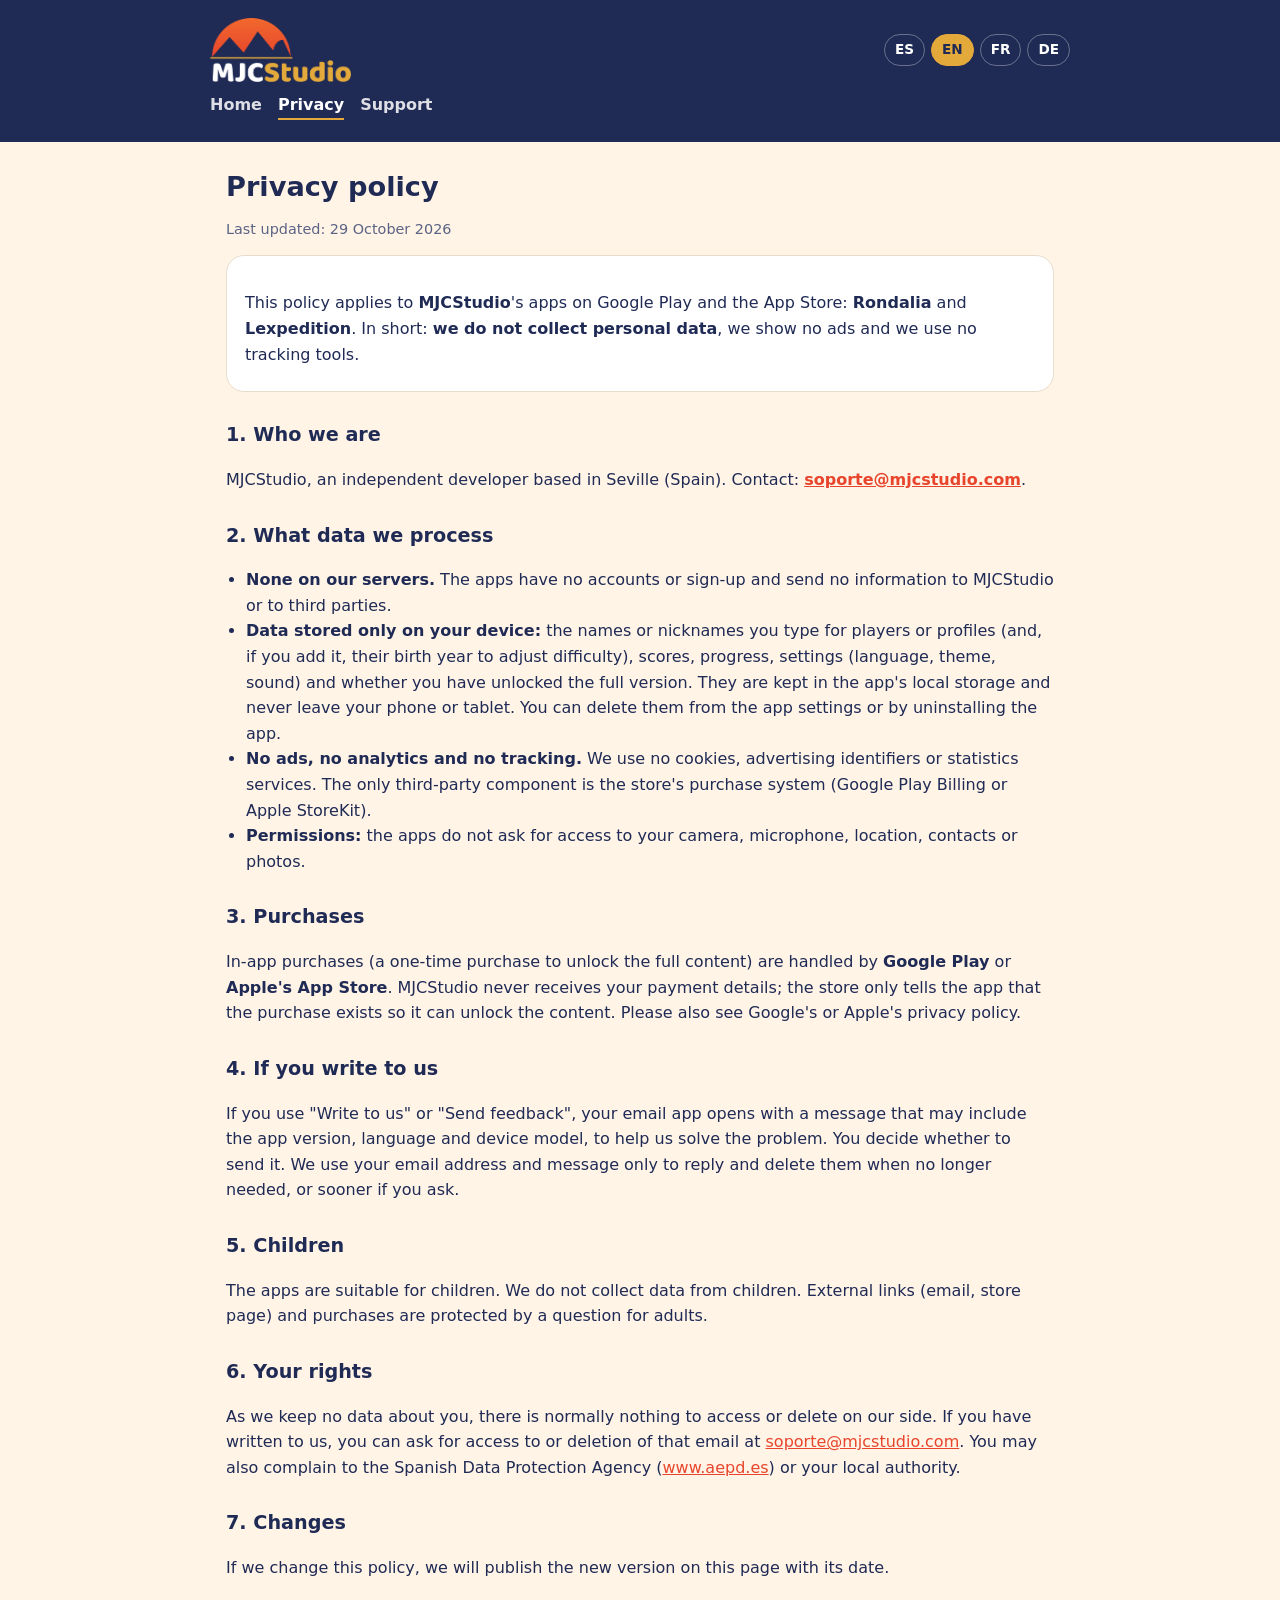
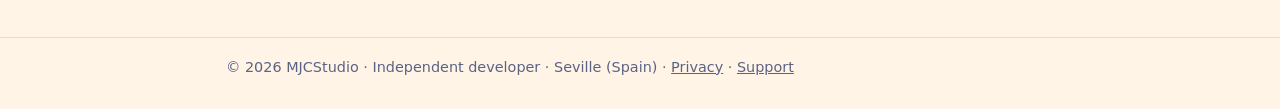
==== docs/privacidad/index.html @ 60006091 "Web de MJCStudio con capturas de Rondalia 4.5 y Lexpedition 8.5 Co-Authored-By: Claude Opus 5.5 <nor" ====
<!doctype html>
<html lang="es" data-lang="es">
<head>
<meta charset="utf-8">
<meta name="viewport" content="width=device-width,initial-scale=1">
<title>Política de privacidad · MJCStudio</title>
<meta name="t-es" content="Política de privacidad · MJCStudio"><meta name="t-en" content="Privacy policy · MJCStudio"><meta name="t-fr" content="Politique de confidentialité · MJCStudio"><meta name="t-de" content="Datenschutzerklärung · MJCStudio">
<meta name="description" content="MJCStudio: Rondalia (juegos en grupo) y Lexpedition (vocabulario para exámenes de idiomas).">
<link rel="icon" href="../favicon.png">
<link rel="apple-touch-icon" href="../img/apple-touch-icon.png">
<link rel="stylesheet" href="../site.css">
</head>
<body>
<header><div class="wrap" style="max-width:860px;margin:0 auto">
<a class="logo" href="../"><img src="../img/mjcstudio.png" alt="MJCStudio" height="64"></a>
<nav class="langs" aria-label="Idioma / Language"><button data-set="es">ES</button><button data-set="en">EN</button><button data-set="fr">FR</button><button data-set="de">DE</button></nav>
</div><div class="wrap" style="max-width:860px;margin:0 auto;padding:0"><nav class="menu"><a href="../"><span data-l="es">Inicio</span><span data-l="en">Home</span><span data-l="fr">Accueil</span><span data-l="de">Start</span></a><a href="../privacidad/" class=on><span data-l="es">Privacidad</span><span data-l="en">Privacy</span><span data-l="fr">Confidentialité</span><span data-l="de">Datenschutz</span></a><a href="../soporte/"><span data-l="es">Soporte</span><span data-l="en">Support</span><span data-l="fr">Assistance</span><span data-l="de">Support</span></a></nav></div></header>
<main><div class="wrap">
<div data-l="es" lang="es"><h1>Política de privacidad</h1>
<p class="updated">Última actualización: 29 de octubre de 2026</p>
<div class="box"><p>Esta política se aplica a las apps de <strong>MJCStudio</strong> en Google Play y App Store: <strong>Rondalia</strong> y <strong>Lexpedition</strong>. En pocas palabras: <strong>no recogemos datos personales</strong>, no mostramos anuncios y no usamos herramientas de seguimiento.</p></div>
<h2>1. Responsable</h2>
<p>MJCStudio, desarrollador independiente con sede en Sevilla (España). Contacto: <a class="mail" href="mailto:soporte@mjcstudio.com">soporte@mjcstudio.com</a>.</p>
<h2>2. Qué datos tratamos</h2>
<ul>
<li><strong>Ninguno en nuestros servidores.</strong> Las apps no tienen cuentas ni registro y no envían información a MJCStudio ni a terceros.</li>
<li><strong>Datos guardados solo en tu dispositivo:</strong> los nombres o apodos que escribas para los jugadores o perfiles (y, si lo indicas, su año de nacimiento para ajustar la dificultad), puntuaciones, progreso, ajustes (idioma, tema, sonido) y si has desbloqueado la versión completa. Se guardan en la memoria local de la app y nunca salen del móvil o tableta. Puedes borrarlos desde los ajustes de la app o desinstalándola.</li>
<li><strong>Sin publicidad, sin analítica y sin seguimiento.</strong> No usamos cookies, identificadores publicitarios ni servicios de estadísticas. El único componente de terceros es el sistema de compras de la tienda (Google Play Billing o StoreKit de Apple).</li>
<li><strong>Permisos:</strong> las apps no piden acceso a la cámara, el micrófono, la ubicación, los contactos ni las fotos.</li>
</ul>
<h2>3. Compras</h2>
<p>Las compras dentro de la app (compra única para desbloquear el contenido completo) las gestionan <strong>Google Play</strong> o el <strong>App Store de Apple</strong>. MJCStudio no recibe tus datos de pago; la tienda solo confirma a la app que la compra existe para desbloquear el contenido. Consulta también la política de privacidad de Google o Apple.</p>
<h2>4. Si nos escribes</h2>
<p>Si usas «Escríbenos» o «Enviar comentarios», se abre tu aplicación de correo con un mensaje que puede incluir la versión de la app, el idioma y el modelo del dispositivo, para ayudarnos a resolver el problema. Tú decides si lo envías. Usamos tu dirección de correo y tu mensaje solo para responderte y los borramos cuando ya no son necesarios, o antes si nos lo pides.</p>
<h2>5. Menores</h2>
<p>Las apps son aptas para menores. No recogemos datos de niños. Los enlaces externos (correo, ficha de la tienda) y las compras están protegidos por una pregunta para adultos.</p>
<h2>6. Tus derechos</h2>
<p>Como no guardamos datos tuyos, normalmente no hay nada que consultar ni borrar en nuestro lado. Si nos has escrito, puedes pedir el acceso o la eliminación de ese correo en <a href="mailto:soporte@mjcstudio.com">soporte@mjcstudio.com</a>. También puedes reclamar ante la Agencia Española de Protección de Datos (<a href="https://www.aepd.es">www.aepd.es</a>).</p>
<h2>7. Cambios</h2>
<p>Si cambiamos esta política, publicaremos la nueva versión en esta página con su fecha.</p></div><div data-l="en" lang="en"><h1>Privacy policy</h1>
<p class="updated">Last updated: 29 October 2026</p>
<div class="box"><p>This policy applies to <strong>MJCStudio</strong>'s apps on Google Play and the App Store: <strong>Rondalia</strong> and <strong>Lexpedition</strong>. In short: <strong>we do not collect personal data</strong>, we show no ads and we use no tracking tools.</p></div>
<h2>1. Who we are</h2>
<p>MJCStudio, an independent developer based in Seville (Spain). Contact: <a class="mail" href="mailto:soporte@mjcstudio.com">soporte@mjcstudio.com</a>.</p>
<h2>2. What data we process</h2>
<ul>
<li><strong>None on our servers.</strong> The apps have no accounts or sign-up and send no information to MJCStudio or to third parties.</li>
<li><strong>Data stored only on your device:</strong> the names or nicknames you type for players or profiles (and, if you add it, their birth year to adjust difficulty), scores, progress, settings (language, theme, sound) and whether you have unlocked the full version. They are kept in the app's local storage and never leave your phone or tablet. You can delete them from the app settings or by uninstalling the app.</li>
<li><strong>No ads, no analytics and no tracking.</strong> We use no cookies, advertising identifiers or statistics services. The only third-party component is the store's purchase system (Google Play Billing or Apple StoreKit).</li>
<li><strong>Permissions:</strong> the apps do not ask for access to your camera, microphone, location, contacts or photos.</li>
</ul>
<h2>3. Purchases</h2>
<p>In-app purchases (a one-time purchase to unlock the full content) are handled by <strong>Google Play</strong> or <strong>Apple's App Store</strong>. MJCStudio never receives your payment details; the store only tells the app that the purchase exists so it can unlock the content. Please also see Google's or Apple's privacy policy.</p>
<h2>4. If you write to us</h2>
<p>If you use "Write to us" or "Send feedback", your email app opens with a message that may include the app version, language and device model, to help us solve the problem. You decide whether to send it. We use your email address and message only to reply and delete them when no longer needed, or sooner if you ask.</p>
<h2>5. Children</h2>
<p>The apps are suitable for children. We do not collect data from children. External links (email, store page) and purchases are protected by a question for adults.</p>
<h2>6. Your rights</h2>
<p>As we keep no data about you, there is normally nothing to access or delete on our side. If you have written to us, you can ask for access to or deletion of that email at <a href="mailto:soporte@mjcstudio.com">soporte@mjcstudio.com</a>. You may also complain to the Spanish Data Protection Agency (<a href="https://www.aepd.es">www.aepd.es</a>) or your local authority.</p>
<h2>7. Changes</h2>
<p>If we change this policy, we will publish the new version on this page with its date.</p></div><div data-l="fr" lang="fr"><h1>Politique de confidentialité</h1>
<p class="updated">Dernière mise à jour : 29 octobre 2026</p>
<div class="box"><p>Cette politique s'applique aux applis de <strong>MJCStudio</strong> sur Google Play et l'App Store : <strong>Rondalia</strong> et <strong>Lexpedition</strong>. En bref : <strong>nous ne collectons aucune donnée personnelle</strong>, nous n'affichons pas de publicité et n'utilisons aucun outil de suivi.</p></div>
<h2>1. Responsable</h2>
<p>MJCStudio, développeur indépendant basé à Séville (Espagne). Contact : <a class="mail" href="mailto:soporte@mjcstudio.com">soporte@mjcstudio.com</a>.</p>
<h2>2. Données traitées</h2>
<ul>
<li><strong>Aucune sur nos serveurs.</strong> Les applis n'ont ni compte ni inscription et n'envoient aucune information à MJCStudio ni à des tiers.</li>
<li><strong>Données enregistrées uniquement sur ton appareil :</strong> les noms ou pseudos saisis pour les joueurs ou profils (et, si tu l'indiques, leur année de naissance pour adapter la difficulté), les scores, la progression, les réglages (langue, thème, son) et le déblocage éventuel de la version complète. Ils restent dans le stockage local de l'appli et ne quittent jamais ton téléphone ou ta tablette. Tu peux les effacer depuis les réglages de l'appli ou en la désinstallant.</li>
<li><strong>Ni publicité, ni statistiques, ni suivi.</strong> Pas de cookies, d'identifiants publicitaires ni de services d'analyse. Le seul composant tiers est le système d'achat de la boutique (Google Play Billing ou StoreKit d'Apple).</li>
<li><strong>Autorisations :</strong> les applis ne demandent pas l'accès à l'appareil photo, au micro, à la localisation, aux contacts ni aux photos.</li>
</ul>
<h2>3. Achats</h2>
<p>Les achats intégrés (achat unique pour débloquer tout le contenu) sont gérés par <strong>Google Play</strong> ou l'<strong>App Store d'Apple</strong>. MJCStudio ne reçoit jamais tes données de paiement ; la boutique indique seulement à l'appli que l'achat existe afin de débloquer le contenu. Consulte aussi la politique de confidentialité de Google ou d'Apple.</p>
<h2>4. Si tu nous écris</h2>
<p>Avec « Écris-nous » ou « Envoyer un avis », ton appli de messagerie s'ouvre avec un message pouvant contenir la version de l'appli, la langue et le modèle de l'appareil, pour nous aider à résoudre le problème. Tu choisis de l'envoyer ou non. Nous utilisons ton adresse e-mail et ton message uniquement pour te répondre et les supprimons quand ils ne sont plus nécessaires, ou avant si tu le demandes.</p>
<h2>5. Enfants</h2>
<p>Les applis conviennent aux enfants. Nous ne collectons aucune donnée sur les enfants. Les liens externes (e-mail, page de la boutique) et les achats sont protégés par une question réservée aux adultes.</p>
<h2>6. Tes droits</h2>
<p>Comme nous ne conservons aucune donnée te concernant, il n'y a en général rien à consulter ni à effacer de notre côté. Si tu nous as écrit, tu peux demander l'accès à cet e-mail ou sa suppression à <a href="mailto:soporte@mjcstudio.com">soporte@mjcstudio.com</a>. Tu peux aussi saisir l'autorité espagnole de protection des données (<a href="https://www.aepd.es">www.aepd.es</a>) ou la CNIL.</p>
<h2>7. Modifications</h2>
<p>Si nous modifions cette politique, nous publierons la nouvelle version sur cette page avec sa date.</p></div><div data-l="de" lang="de"><h1>Datenschutzerklärung</h1>
<p class="updated">Letzte Aktualisierung: 29. Oktober 2026</p>
<div class="box"><p>Diese Erklärung gilt für die Apps von <strong>MJCStudio</strong> bei Google Play und im App Store: <strong>Rondalia</strong> und <strong>Lexpedition</strong>. Kurz gesagt: <strong>Wir erheben keine personenbezogenen Daten</strong>, zeigen keine Werbung und nutzen keine Tracking-Tools.</p></div>
<h2>1. Verantwortlicher</h2>
<p>MJCStudio, unabhängiger Entwickler mit Sitz in Sevilla (Spanien). Kontakt: <a class="mail" href="mailto:soporte@mjcstudio.com">soporte@mjcstudio.com</a>.</p>
<h2>2. Welche Daten verarbeitet werden</h2>
<ul>
<li><strong>Keine auf unseren Servern.</strong> Die Apps haben kein Konto und keine Anmeldung und senden keine Informationen an MJCStudio oder Dritte.</li>
<li><strong>Nur auf deinem Gerät gespeicherte Daten:</strong> die Namen oder Spitznamen, die du für Spieler oder Profile eingibst (und, falls angegeben, ihr Geburtsjahr für den Schwierigkeitsgrad), Punkte, Fortschritt, Einstellungen (Sprache, Design, Ton) und ob du die Vollversion freigeschaltet hast. Sie liegen im lokalen Speicher der App und verlassen dein Handy oder Tablet nie. Du kannst sie in den Einstellungen der App oder durch Deinstallieren löschen.</li>
<li><strong>Keine Werbung, keine Analyse und kein Tracking.</strong> Keine Cookies, keine Werbe-IDs und keine Statistikdienste. Einziger Drittanbieter-Baustein ist das Kaufsystem des Stores (Google Play Billing oder StoreKit von Apple).</li>
<li><strong>Berechtigungen:</strong> Die Apps fragen nicht nach Zugriff auf Kamera, Mikrofon, Standort, Kontakte oder Fotos.</li>
</ul>
<h2>3. Käufe</h2>
<p>In-App-Käufe (ein Einmalkauf zum Freischalten aller Inhalte) werden von <strong>Google Play</strong> oder dem <strong>App Store von Apple</strong> abgewickelt. MJCStudio erhält niemals deine Zahlungsdaten; der Store teilt der App nur mit, dass der Kauf besteht, damit die Inhalte freigeschaltet werden. Bitte beachte auch die Datenschutzerklärung von Google bzw. Apple.</p>
<h2>4. Wenn du uns schreibst</h2>
<p>Über „Schreib uns“ oder „Feedback senden“ öffnet sich deine E-Mail-App mit einer Nachricht, die App-Version, Sprache und Gerätemodell enthalten kann, damit wir das Problem lösen können. Du entscheidest, ob du sie sendest. Deine E-Mail-Adresse und Nachricht nutzen wir nur für die Antwort und löschen sie, wenn sie nicht mehr gebraucht werden, oder früher auf Wunsch.</p>
<h2>5. Kinder</h2>
<p>Die Apps sind für Kinder geeignet. Wir erheben keine Daten von Kindern. Externe Links (E-Mail, Store-Seite) und Käufe sind durch eine Frage für Erwachsene geschützt.</p>
<h2>6. Deine Rechte</h2>
<p>Da wir keine Daten über dich speichern, gibt es bei uns normalerweise nichts einzusehen oder zu löschen. Wenn du uns geschrieben hast, kannst du Auskunft über diese E-Mail oder ihre Löschung unter <a href="mailto:soporte@mjcstudio.com">soporte@mjcstudio.com</a> verlangen. Du kannst dich auch bei der spanischen Datenschutzbehörde (<a href="https://www.aepd.es">www.aepd.es</a>) oder deiner örtlichen Aufsichtsbehörde beschweren.</p>
<h2>7. Änderungen</h2>
<p>Wenn wir diese Erklärung ändern, veröffentlichen wir die neue Fassung mit Datum auf dieser Seite.</p></div>
</div></main>
<footer><div class="wrap"><span data-l="es" lang="es">© 2026 MJCStudio · Desarrollador independiente · Sevilla (España)</span><span data-l="en" lang="en">© 2026 MJCStudio · Independent developer · Seville (Spain)</span><span data-l="fr" lang="fr">© 2026 MJCStudio · Développeur indépendant · Séville (Espagne)</span><span data-l="de" lang="de">© 2026 MJCStudio · Unabhängiger Entwickler · Sevilla (Spanien)</span> · <a href="../privacidad/"><span data-l="es">Privacidad</span><span data-l="en">Privacy</span><span data-l="fr">Confidentialité</span><span data-l="de">Datenschutz</span></a> · <a href="../soporte/"><span data-l="es">Soporte</span><span data-l="en">Support</span><span data-l="fr">Assistance</span><span data-l="de">Support</span></a></div></footer>
<script src="../lang.js"></script>
</body>
</html>
---- docs/site.css ----
:root{--navy:#1F2A55;--navy2:#172042;--gold:#E3A93B;--orange:#F2692E;--red:#E8452C;--cream:#FFF4E6;--ink:#1F2A55;--muted:#5b6385;--card:#ffffff;--line:#e8dccb;color-scheme:light}
*{box-sizing:border-box}
html{-webkit-text-size-adjust:100%}
body{margin:0;background:var(--cream);color:var(--ink);font:16px/1.6 system-ui,-apple-system,"Segoe UI",Roboto,Ubuntu,sans-serif}
a{color:var(--red)}
header{background:var(--navy);color:#fff;padding:18px 16px 22px}
.wrap{max-width:860px;margin:0 auto;padding:0 16px}
header .wrap{display:flex;align-items:center;justify-content:space-between;gap:12px;flex-wrap:wrap;padding:0}
.logo img{height:64px;width:auto;display:block}
nav.langs{display:flex;gap:6px}
nav.langs button{font:inherit;font-size:.85rem;font-weight:700;border:1.5px solid #ffffff55;background:transparent;color:#fff;border-radius:999px;padding:4px 10px;cursor:pointer}
nav.langs button[aria-pressed=true]{background:var(--gold);border-color:var(--gold);color:var(--navy)}
nav.menu{display:flex;gap:16px;margin-top:10px;flex-wrap:wrap}
nav.menu a{color:#fff;text-decoration:none;font-weight:600;opacity:.85}
nav.menu a.on{opacity:1;border-bottom:2px solid var(--gold)}
main{padding:28px 0 40px}
h1{font-size:1.7rem;line-height:1.25;margin:0 0 8px}
h2{font-size:1.2rem;margin:28px 0 8px}
.lead{color:var(--muted);font-size:1.05rem;margin:0 0 22px}
.apps{display:grid;grid-template-columns:1fr;gap:14px}
@media(min-width:640px){.apps{grid-template-columns:1fr 1fr}}
.app{background:var(--card);border:1px solid var(--line);border-radius:18px;padding:18px;display:flex;gap:14px;align-items:flex-start}
.app img{width:64px;height:64px;border-radius:16px;flex:0 0 64px}
.app h3{margin:0 0 4px;font-size:1.15rem}
.app p{margin:0 0 8px;color:var(--muted)}
.tag{display:inline-block;font-size:.78rem;font-weight:700;background:#fde9d6;color:#9a3b10;border-radius:999px;padding:2px 10px}
.box{background:var(--card);border:1px solid var(--line);border-radius:18px;padding:18px 18px 8px;margin:14px 0}
.box h2:first-child{margin-top:0}
.mail{font-weight:700;overflow-wrap:anywhere}
ul{padding-left:20px}
footer{border-top:1px solid var(--line);padding:18px 0 30px;color:var(--muted);font-size:.9rem}
footer a{color:var(--muted)}
.updated{color:var(--muted);font-size:.9rem}
[data-l]{display:none}
html[data-lang=es] [data-l=es],html[data-lang=en] [data-l=en],html[data-lang=fr] [data-l=fr],html[data-lang=de] [data-l=de]{display:revert}
.hero{padding-top:4px}
.cta{display:flex;gap:10px;flex-wrap:wrap;margin:6px 0 8px}
.btn{display:inline-block;text-decoration:none;font-weight:800;border-radius:999px;padding:11px 18px;color:#fff;box-shadow:0 3px 0 rgba(0,0,0,.18)}
.btn.r{background:linear-gradient(135deg,#F2692E,#E8452C)}
.btn.l{background:var(--navy)}
.appsec{background:var(--card);border:1px solid var(--line);border-radius:22px;padding:20px 18px;margin:22px 0;scroll-margin-top:12px}
.apphead{display:flex;gap:14px;align-items:center;margin-bottom:6px}
.apphead img{width:72px;height:72px;border-radius:18px;flex:0 0 72px}
.apphead h2{margin:0;font-size:1.5rem}
.kicker{margin:2px 0 0;color:var(--red);font-weight:700}
.feats{display:grid;grid-template-columns:1fr;gap:12px;margin:16px 0}
@media(min-width:640px){.feats{grid-template-columns:1fr 1fr}}
.feat{display:flex;gap:12px;align-items:flex-start;background:#fbf6ef;border-radius:14px;padding:12px}
.feat .fi{font-size:1.5rem;line-height:1.2;flex:0 0 auto}
.feat div{color:var(--muted);font-size:.95rem}
.feat strong{color:var(--ink)}
.shots{display:flex;gap:12px;overflow-x:auto;padding:4px 2px 10px;scroll-snap-type:x mandatory}
.shots img{flex:0 0 auto;width:min(46%,270px);min-width:150px;height:auto;border-radius:22px;border:6px solid var(--navy);box-shadow:0 8px 20px rgba(31,42,85,.18);scroll-snap-align:start}
.appsec h3{margin:14px 0 8px}
.chips{display:flex;flex-wrap:wrap;gap:8px;margin:10px 0}
.chips span{background:#fde9d6;color:#7a2d0c;border-radius:999px;padding:4px 12px;font-weight:600;font-size:.9rem}
.note{color:var(--muted);font-size:.95rem;margin-top:12px}
.promise ul{padding-left:20px}
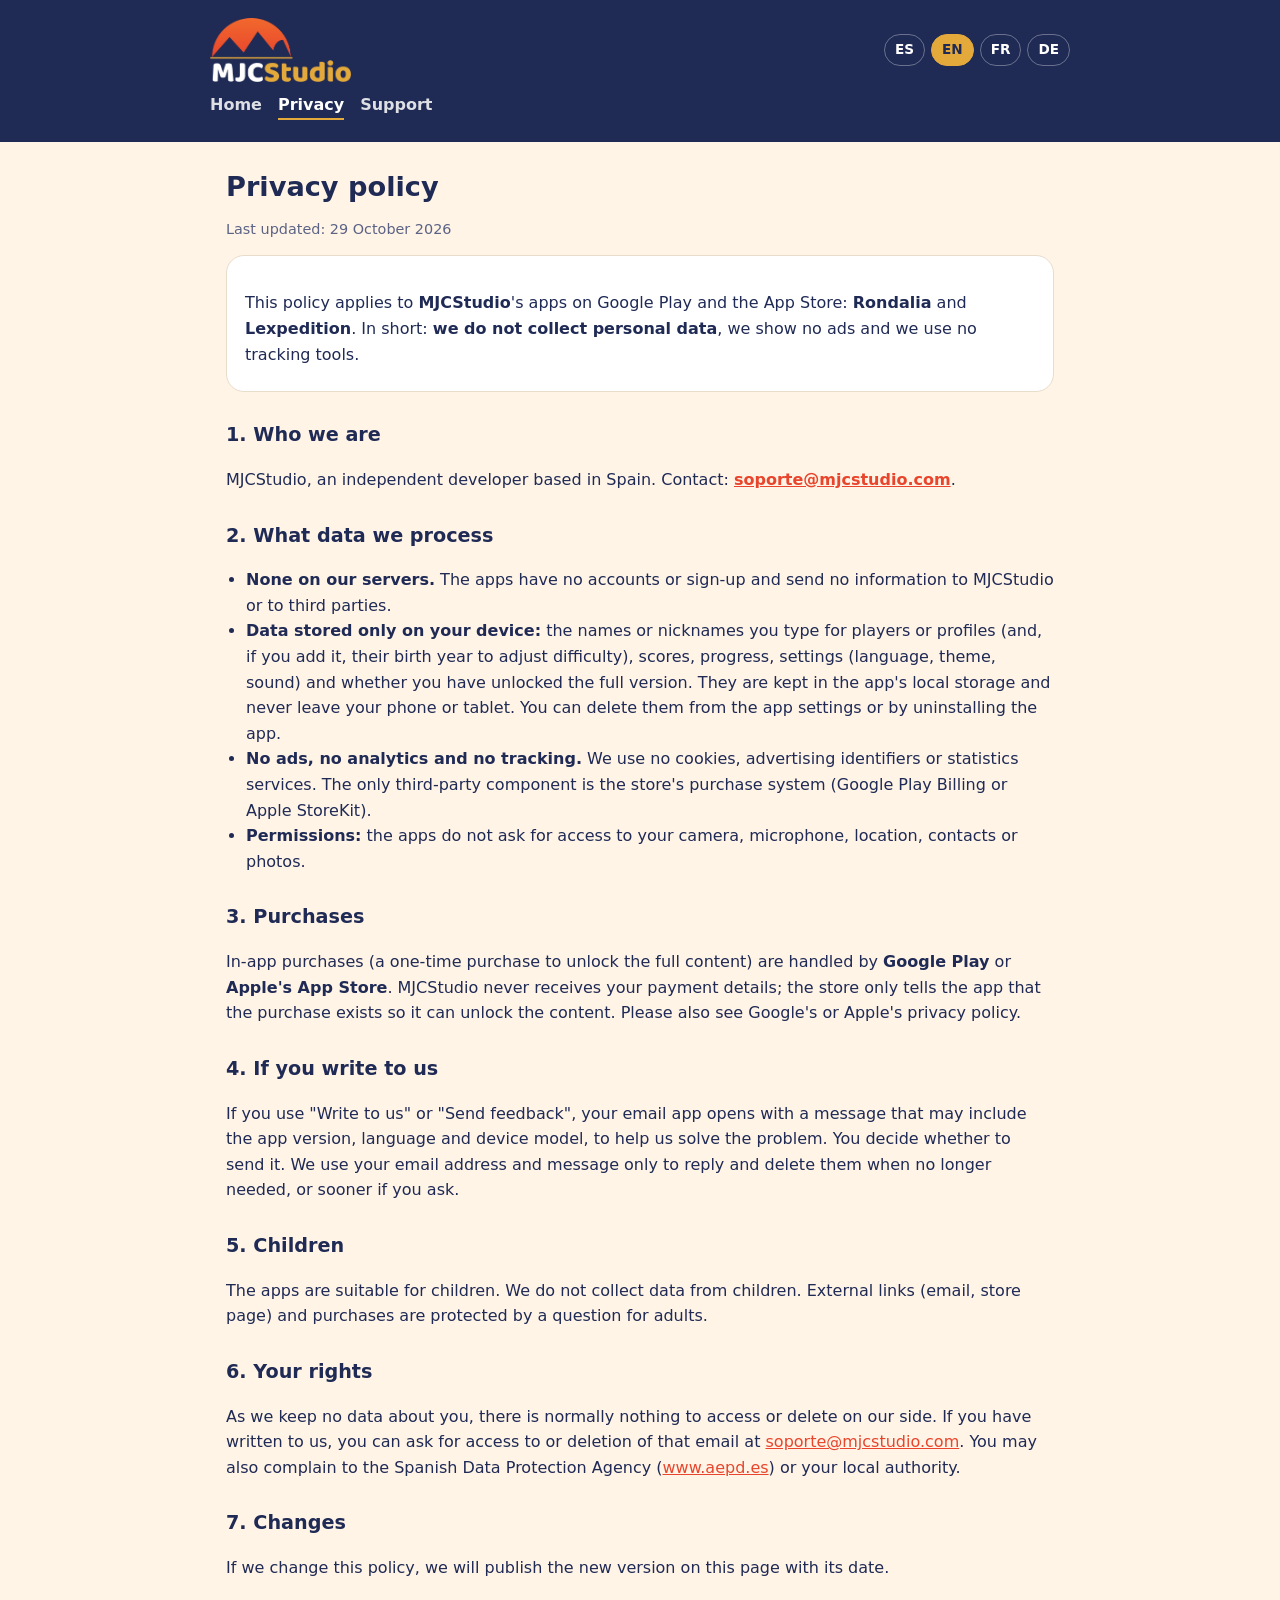
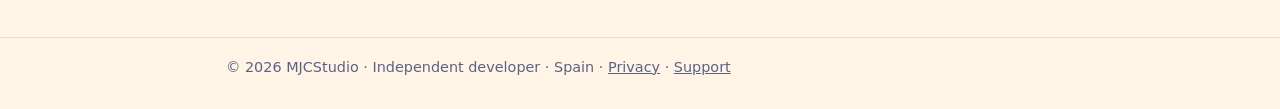
==== commit 3f24403b: "Web: ubicación «España» en lugar de la ciudad Co-Authored-By: Claude Opus 5.5 <noreply@anthropic.com" ====
--- a/docs/privacidad/index.html
+++ b/docs/privacidad/index.html
@@ -20,7 +20,7 @@
 <p class="updated">Última actualización: 29 de octubre de 2026</p>
 <div class="box"><p>Esta política se aplica a las apps de <strong>MJCStudio</strong> en Google Play y App Store: <strong>Rondalia</strong> y <strong>Lexpedition</strong>. En pocas palabras: <strong>no recogemos datos personales</strong>, no mostramos anuncios y no usamos herramientas de seguimiento.</p></div>
 <h2>1. Responsable</h2>
-<p>MJCStudio, desarrollador independiente con sede en Sevilla (España). Contacto: <a class="mail" href="mailto:soporte@mjcstudio.com">soporte@mjcstudio.com</a>.</p>
+<p>MJCStudio, desarrollador independiente con sede en España. Contacto: <a class="mail" href="mailto:soporte@mjcstudio.com">soporte@mjcstudio.com</a>.</p>
 <h2>2. Qué datos tratamos</h2>
 <ul>
 <li><strong>Ninguno en nuestros servidores.</strong> Las apps no tienen cuentas ni registro y no envían información a MJCStudio ni a terceros.</li>
@@ -41,7 +41,7 @@
 <p class="updated">Last updated: 29 October 2026</p>
 <div class="box"><p>This policy applies to <strong>MJCStudio</strong>'s apps on Google Play and the App Store: <strong>Rondalia</strong> and <strong>Lexpedition</strong>. In short: <strong>we do not collect personal data</strong>, we show no ads and we use no tracking tools.</p></div>
 <h2>1. Who we are</h2>
-<p>MJCStudio, an independent developer based in Seville (Spain). Contact: <a class="mail" href="mailto:soporte@mjcstudio.com">soporte@mjcstudio.com</a>.</p>
+<p>MJCStudio, an independent developer based in Spain. Contact: <a class="mail" href="mailto:soporte@mjcstudio.com">soporte@mjcstudio.com</a>.</p>
 <h2>2. What data we process</h2>
 <ul>
 <li><strong>None on our servers.</strong> The apps have no accounts or sign-up and send no information to MJCStudio or to third parties.</li>
@@ -62,7 +62,7 @@
 <p class="updated">Dernière mise à jour : 29 octobre 2026</p>
 <div class="box"><p>Cette politique s'applique aux applis de <strong>MJCStudio</strong> sur Google Play et l'App Store : <strong>Rondalia</strong> et <strong>Lexpedition</strong>. En bref : <strong>nous ne collectons aucune donnée personnelle</strong>, nous n'affichons pas de publicité et n'utilisons aucun outil de suivi.</p></div>
 <h2>1. Responsable</h2>
-<p>MJCStudio, développeur indépendant basé à Séville (Espagne). Contact : <a class="mail" href="mailto:soporte@mjcstudio.com">soporte@mjcstudio.com</a>.</p>
+<p>MJCStudio, développeur indépendant basé en Espagne. Contact : <a class="mail" href="mailto:soporte@mjcstudio.com">soporte@mjcstudio.com</a>.</p>
 <h2>2. Données traitées</h2>
 <ul>
 <li><strong>Aucune sur nos serveurs.</strong> Les applis n'ont ni compte ni inscription et n'envoient aucune information à MJCStudio ni à des tiers.</li>
@@ -83,7 +83,7 @@
 <p class="updated">Letzte Aktualisierung: 29. Oktober 2026</p>
 <div class="box"><p>Diese Erklärung gilt für die Apps von <strong>MJCStudio</strong> bei Google Play und im App Store: <strong>Rondalia</strong> und <strong>Lexpedition</strong>. Kurz gesagt: <strong>Wir erheben keine personenbezogenen Daten</strong>, zeigen keine Werbung und nutzen keine Tracking-Tools.</p></div>
 <h2>1. Verantwortlicher</h2>
-<p>MJCStudio, unabhängiger Entwickler mit Sitz in Sevilla (Spanien). Kontakt: <a class="mail" href="mailto:soporte@mjcstudio.com">soporte@mjcstudio.com</a>.</p>
+<p>MJCStudio, unabhängiger Entwickler mit Sitz in Spanien. Kontakt: <a class="mail" href="mailto:soporte@mjcstudio.com">soporte@mjcstudio.com</a>.</p>
 <h2>2. Welche Daten verarbeitet werden</h2>
 <ul>
 <li><strong>Keine auf unseren Servern.</strong> Die Apps haben kein Konto und keine Anmeldung und senden keine Informationen an MJCStudio oder Dritte.</li>
@@ -102,7 +102,7 @@
 <h2>7. Änderungen</h2>
 <p>Wenn wir diese Erklärung ändern, veröffentlichen wir die neue Fassung mit Datum auf dieser Seite.</p></div>
 </div></main>
-<footer><div class="wrap"><span data-l="es" lang="es">© 2026 MJCStudio · Desarrollador independiente · Sevilla (España)</span><span data-l="en" lang="en">© 2026 MJCStudio · Independent developer · Seville (Spain)</span><span data-l="fr" lang="fr">© 2026 MJCStudio · Développeur indépendant · Séville (Espagne)</span><span data-l="de" lang="de">© 2026 MJCStudio · Unabhängiger Entwickler · Sevilla (Spanien)</span> · <a href="../privacidad/"><span data-l="es">Privacidad</span><span data-l="en">Privacy</span><span data-l="fr">Confidentialité</span><span data-l="de">Datenschutz</span></a> · <a href="../soporte/"><span data-l="es">Soporte</span><span data-l="en">Support</span><span data-l="fr">Assistance</span><span data-l="de">Support</span></a></div></footer>
+<footer><div class="wrap"><span data-l="es" lang="es">© 2026 MJCStudio · Desarrollador independiente · España</span><span data-l="en" lang="en">© 2026 MJCStudio · Independent developer · Spain</span><span data-l="fr" lang="fr">© 2026 MJCStudio · Développeur indépendant · Espagne</span><span data-l="de" lang="de">© 2026 MJCStudio · Unabhängiger Entwickler · Spanien</span> · <a href="../privacidad/"><span data-l="es">Privacidad</span><span data-l="en">Privacy</span><span data-l="fr">Confidentialité</span><span data-l="de">Datenschutz</span></a> · <a href="../soporte/"><span data-l="es">Soporte</span><span data-l="en">Support</span><span data-l="fr">Assistance</span><span data-l="de">Support</span></a></div></footer>
 <script src="../lang.js"></script>
 </body>
 </html>
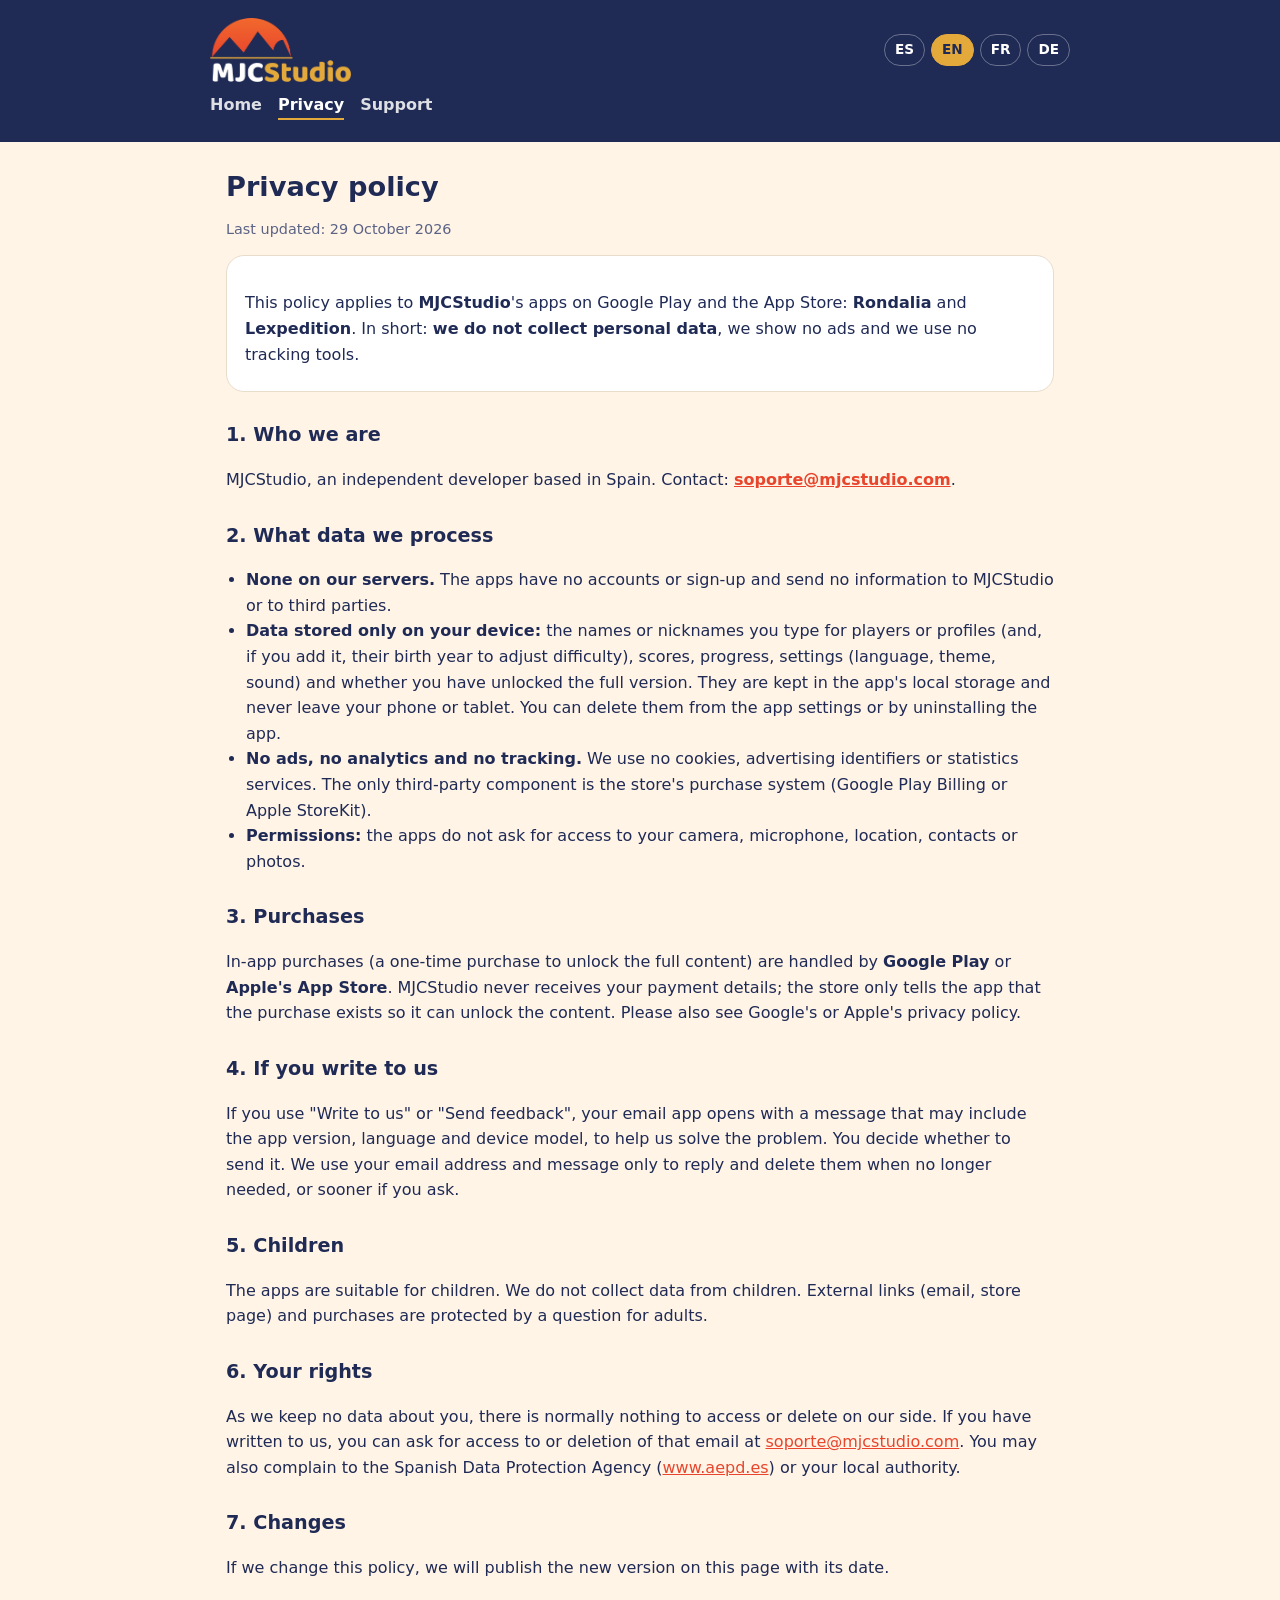
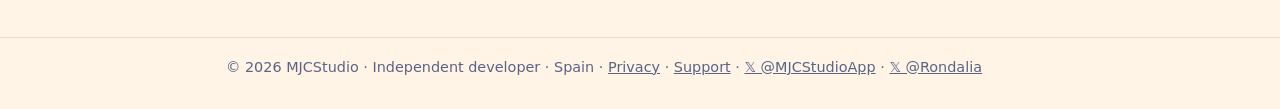
==== commit 4dea9663: "Web: enlaces a los perfiles de X (@MJCStudioApp y @Rondalia) En el pie de todas las páginas, en «Nue" ====
--- a/docs/privacidad/index.html
+++ b/docs/privacidad/index.html
@@ -102,7 +102,7 @@
 <h2>7. Änderungen</h2>
 <p>Wenn wir diese Erklärung ändern, veröffentlichen wir die neue Fassung mit Datum auf dieser Seite.</p></div>
 </div></main>
-<footer><div class="wrap"><span data-l="es" lang="es">© 2026 MJCStudio · Desarrollador independiente · España</span><span data-l="en" lang="en">© 2026 MJCStudio · Independent developer · Spain</span><span data-l="fr" lang="fr">© 2026 MJCStudio · Développeur indépendant · Espagne</span><span data-l="de" lang="de">© 2026 MJCStudio · Unabhängiger Entwickler · Spanien</span> · <a href="../privacidad/"><span data-l="es">Privacidad</span><span data-l="en">Privacy</span><span data-l="fr">Confidentialité</span><span data-l="de">Datenschutz</span></a> · <a href="../soporte/"><span data-l="es">Soporte</span><span data-l="en">Support</span><span data-l="fr">Assistance</span><span data-l="de">Support</span></a></div></footer>
+<footer><div class="wrap"><span data-l="es" lang="es">© 2026 MJCStudio · Desarrollador independiente · España</span><span data-l="en" lang="en">© 2026 MJCStudio · Independent developer · Spain</span><span data-l="fr" lang="fr">© 2026 MJCStudio · Développeur indépendant · Espagne</span><span data-l="de" lang="de">© 2026 MJCStudio · Unabhängiger Entwickler · Spanien</span> · <a href="../privacidad/"><span data-l="es">Privacidad</span><span data-l="en">Privacy</span><span data-l="fr">Confidentialité</span><span data-l="de">Datenschutz</span></a> · <a href="../soporte/"><span data-l="es">Soporte</span><span data-l="en">Support</span><span data-l="fr">Assistance</span><span data-l="de">Support</span></a> · <a href="https://x.com/MJCStudioApp" rel="noopener" aria-label="MJCStudio en X">𝕏 @MJCStudioApp</a> · <a href="https://x.com/Rondalia" rel="noopener" aria-label="Rondalia en X">𝕏 @Rondalia</a></div></footer>
 <script src="../lang.js"></script>
 </body>
 </html>
--- a/docs/site.css
+++ b/docs/site.css
@@ -44,7 +44,7 @@
 .apphead h2{margin:0;font-size:1.5rem}
 .kicker{margin:2px 0 0;color:var(--red);font-weight:700}
 .feats{display:grid;grid-template-columns:1fr;gap:12px;margin:16px 0}
-@media(min-width:640px){.feats{grid-template-columns:1fr 1fr}}
+@media(min-width:640px){.feats{grid-template-columns:1fr 1fr}.feat:last-child:nth-child(odd){grid-column:1/-1}}
 .feat{display:flex;gap:12px;align-items:flex-start;background:#fbf6ef;border-radius:14px;padding:12px}
 .feat .fi{font-size:1.5rem;line-height:1.2;flex:0 0 auto}
 .feat div{color:var(--muted);font-size:.95rem}
@@ -56,3 +56,12 @@
 .chips span{background:#fde9d6;color:#7a2d0c;border-radius:999px;padding:4px 12px;font-weight:600;font-size:.9rem}
 .note{color:var(--muted);font-size:.95rem;margin-top:12px}
 .promise ul{padding-left:20px}
+
+.beta{margin:18px 0 4px;padding:14px 16px;border:2px dashed #c9d3e6;border-radius:16px;background:#f6f8fc}
+.beta h3{margin:0 0 6px}
+.beta p{margin:6px 0}
+.beta .small{font-size:.85rem;color:#4a5568}
+.btn.ghost{background:#fff;color:var(--navy);border:2px solid var(--navy);box-shadow:none}
+.beta .btn{min-height:44px;line-height:1.3}
+.idea{text-align:center}.idea .cta{justify-content:center}
+a[href^="https://x.com"]{white-space:nowrap}
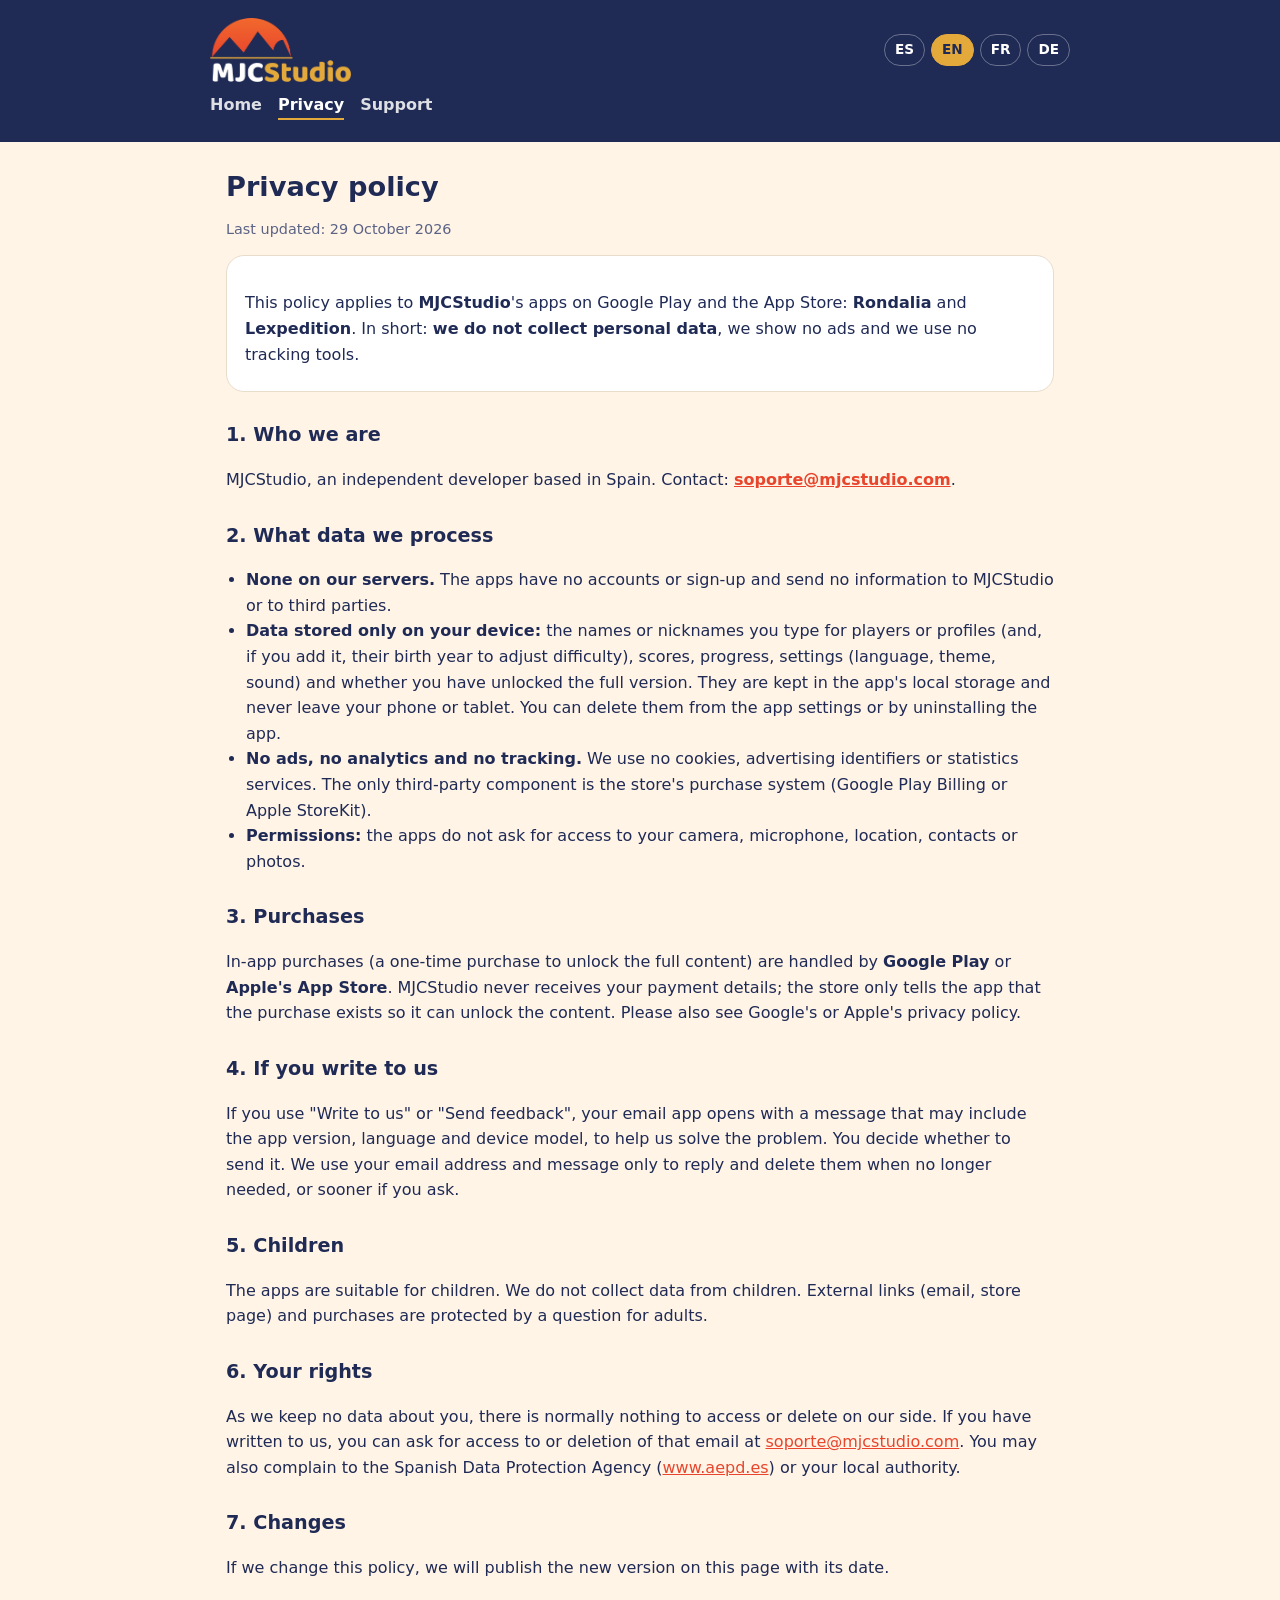
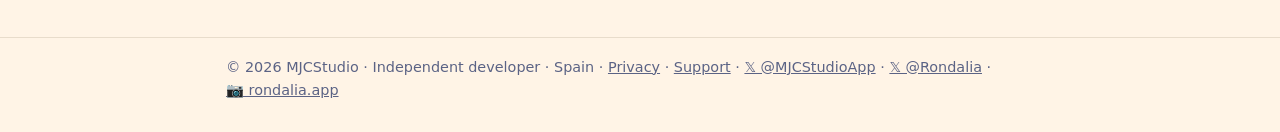
==== commit c9275b0e: "Web: enlace al Instagram de Rondalia (rondalia.app) Co-Authored-By: Claude Opus 5.5 <noreply@anthrop" ====
--- a/docs/privacidad/index.html
+++ b/docs/privacidad/index.html
@@ -102,7 +102,7 @@
 <h2>7. Änderungen</h2>
 <p>Wenn wir diese Erklärung ändern, veröffentlichen wir die neue Fassung mit Datum auf dieser Seite.</p></div>
 </div></main>
-<footer><div class="wrap"><span data-l="es" lang="es">© 2026 MJCStudio · Desarrollador independiente · España</span><span data-l="en" lang="en">© 2026 MJCStudio · Independent developer · Spain</span><span data-l="fr" lang="fr">© 2026 MJCStudio · Développeur indépendant · Espagne</span><span data-l="de" lang="de">© 2026 MJCStudio · Unabhängiger Entwickler · Spanien</span> · <a href="../privacidad/"><span data-l="es">Privacidad</span><span data-l="en">Privacy</span><span data-l="fr">Confidentialité</span><span data-l="de">Datenschutz</span></a> · <a href="../soporte/"><span data-l="es">Soporte</span><span data-l="en">Support</span><span data-l="fr">Assistance</span><span data-l="de">Support</span></a> · <a href="https://x.com/MJCStudioApp" rel="noopener" aria-label="MJCStudio en X">𝕏 @MJCStudioApp</a> · <a href="https://x.com/Rondalia" rel="noopener" aria-label="Rondalia en X">𝕏 @Rondalia</a></div></footer>
+<footer><div class="wrap"><span data-l="es" lang="es">© 2026 MJCStudio · Desarrollador independiente · España</span><span data-l="en" lang="en">© 2026 MJCStudio · Independent developer · Spain</span><span data-l="fr" lang="fr">© 2026 MJCStudio · Développeur indépendant · Espagne</span><span data-l="de" lang="de">© 2026 MJCStudio · Unabhängiger Entwickler · Spanien</span> · <a href="../privacidad/"><span data-l="es">Privacidad</span><span data-l="en">Privacy</span><span data-l="fr">Confidentialité</span><span data-l="de">Datenschutz</span></a> · <a href="../soporte/"><span data-l="es">Soporte</span><span data-l="en">Support</span><span data-l="fr">Assistance</span><span data-l="de">Support</span></a> · <a href="https://x.com/MJCStudioApp" rel="noopener" aria-label="MJCStudio en X">𝕏 @MJCStudioApp</a> · <a href="https://x.com/Rondalia" rel="noopener" aria-label="Rondalia en X">𝕏 @Rondalia</a> · <a href="https://www.instagram.com/rondalia.app/" rel="noopener" aria-label="Rondalia en Instagram">📷 rondalia.app</a></div></footer>
 <script src="../lang.js"></script>
 </body>
 </html>
--- a/docs/site.css
+++ b/docs/site.css
@@ -64,4 +64,4 @@
 .btn.ghost{background:#fff;color:var(--navy);border:2px solid var(--navy);box-shadow:none}
 .beta .btn{min-height:44px;line-height:1.3}
 .idea{text-align:center}.idea .cta{justify-content:center}
-a[href^="https://x.com"]{white-space:nowrap}
+a[href^="https://x.com"],a[href^="https://www.instagram.com"]{white-space:nowrap}
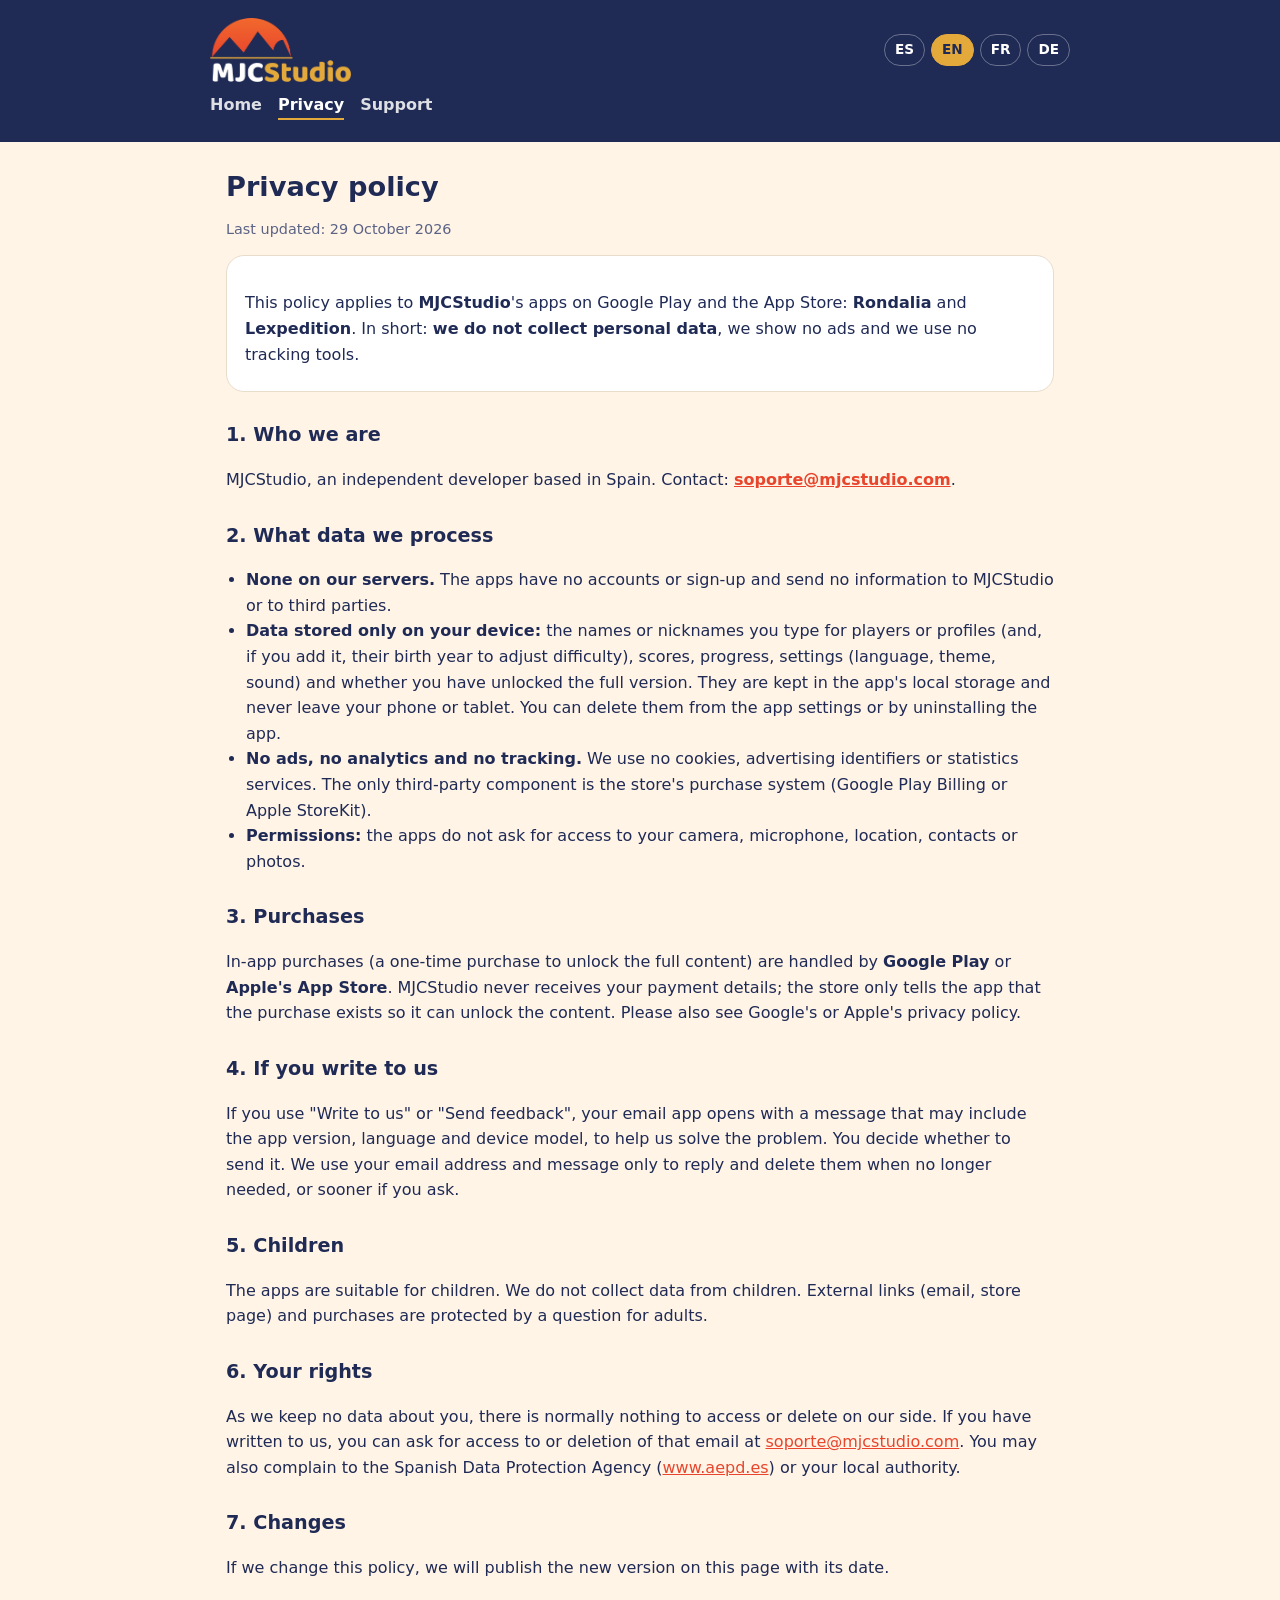
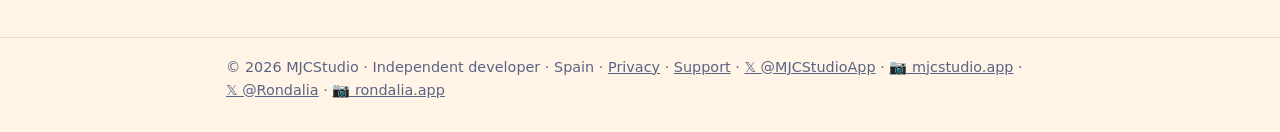
==== commit e6a0ab33: "Web: enlace al Instagram del estudio (mjcstudio.app) Co-Authored-By: Claude Opus 5.5 <noreply@anthro" ====
--- a/docs/privacidad/index.html
+++ b/docs/privacidad/index.html
@@ -102,7 +102,7 @@
 <h2>7. Änderungen</h2>
 <p>Wenn wir diese Erklärung ändern, veröffentlichen wir die neue Fassung mit Datum auf dieser Seite.</p></div>
 </div></main>
-<footer><div class="wrap"><span data-l="es" lang="es">© 2026 MJCStudio · Desarrollador independiente · España</span><span data-l="en" lang="en">© 2026 MJCStudio · Independent developer · Spain</span><span data-l="fr" lang="fr">© 2026 MJCStudio · Développeur indépendant · Espagne</span><span data-l="de" lang="de">© 2026 MJCStudio · Unabhängiger Entwickler · Spanien</span> · <a href="../privacidad/"><span data-l="es">Privacidad</span><span data-l="en">Privacy</span><span data-l="fr">Confidentialité</span><span data-l="de">Datenschutz</span></a> · <a href="../soporte/"><span data-l="es">Soporte</span><span data-l="en">Support</span><span data-l="fr">Assistance</span><span data-l="de">Support</span></a> · <a href="https://x.com/MJCStudioApp" rel="noopener" aria-label="MJCStudio en X">𝕏 @MJCStudioApp</a> · <a href="https://x.com/Rondalia" rel="noopener" aria-label="Rondalia en X">𝕏 @Rondalia</a> · <a href="https://www.instagram.com/rondalia.app/" rel="noopener" aria-label="Rondalia en Instagram">📷 rondalia.app</a></div></footer>
+<footer><div class="wrap"><span data-l="es" lang="es">© 2026 MJCStudio · Desarrollador independiente · España</span><span data-l="en" lang="en">© 2026 MJCStudio · Independent developer · Spain</span><span data-l="fr" lang="fr">© 2026 MJCStudio · Développeur indépendant · Espagne</span><span data-l="de" lang="de">© 2026 MJCStudio · Unabhängiger Entwickler · Spanien</span> · <a href="../privacidad/"><span data-l="es">Privacidad</span><span data-l="en">Privacy</span><span data-l="fr">Confidentialité</span><span data-l="de">Datenschutz</span></a> · <a href="../soporte/"><span data-l="es">Soporte</span><span data-l="en">Support</span><span data-l="fr">Assistance</span><span data-l="de">Support</span></a> · <a href="https://x.com/MJCStudioApp" rel="noopener" aria-label="MJCStudio en X">𝕏 @MJCStudioApp</a> · <a href="https://www.instagram.com/mjcstudio.app/" rel="noopener" aria-label="MJCStudio en Instagram">📷 mjcstudio.app</a> · <a href="https://x.com/Rondalia" rel="noopener" aria-label="Rondalia en X">𝕏 @Rondalia</a> · <a href="https://www.instagram.com/rondalia.app/" rel="noopener" aria-label="Rondalia en Instagram">📷 rondalia.app</a></div></footer>
 <script src="../lang.js"></script>
 </body>
 </html>
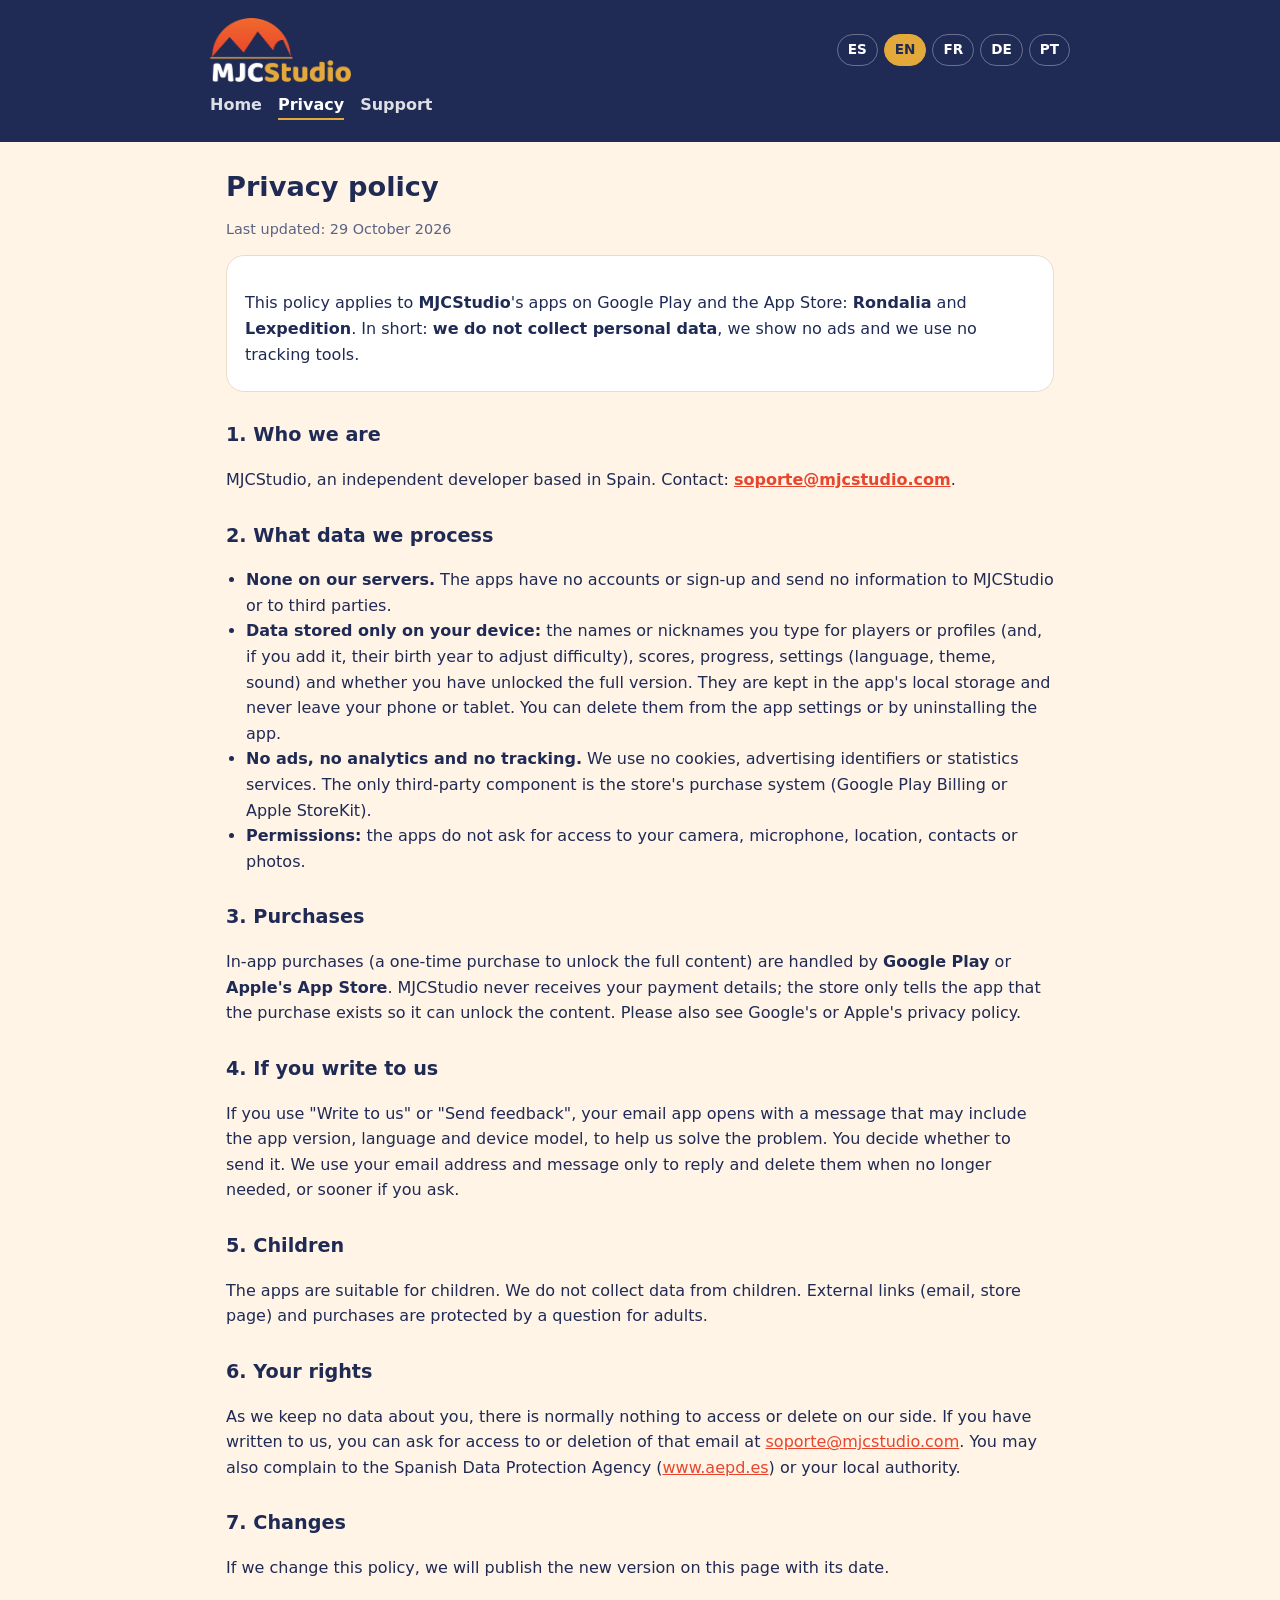
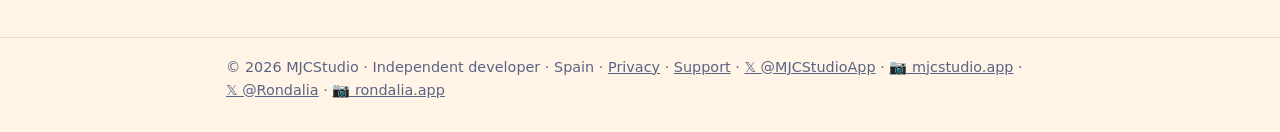
==== commit c9df1475: "Web en portugués (pt): portada, privacidad y soporte Co-Authored-By: Claude Opus 5.5 <noreply@anthro" ====
--- a/docs/privacidad/index.html
+++ b/docs/privacidad/index.html
@@ -4,7 +4,7 @@
 <meta charset="utf-8">
 <meta name="viewport" content="width=device-width,initial-scale=1">
 <title>Política de privacidad · MJCStudio</title>
-<meta name="t-es" content="Política de privacidad · MJCStudio"><meta name="t-en" content="Privacy policy · MJCStudio"><meta name="t-fr" content="Politique de confidentialité · MJCStudio"><meta name="t-de" content="Datenschutzerklärung · MJCStudio">
+<meta name="t-es" content="Política de privacidad · MJCStudio"><meta name="t-en" content="Privacy policy · MJCStudio"><meta name="t-fr" content="Politique de confidentialité · MJCStudio"><meta name="t-de" content="Datenschutzerklärung · MJCStudio"><meta name="t-pt" content="Política de privacidade · MJCStudio">
 <meta name="description" content="MJCStudio: Rondalia (juegos en grupo) y Lexpedition (vocabulario para exámenes de idiomas).">
 <link rel="icon" href="../favicon.png">
 <link rel="apple-touch-icon" href="../img/apple-touch-icon.png">
@@ -13,8 +13,8 @@
 <body>
 <header><div class="wrap" style="max-width:860px;margin:0 auto">
 <a class="logo" href="../"><img src="../img/mjcstudio.png" alt="MJCStudio" height="64"></a>
-<nav class="langs" aria-label="Idioma / Language"><button data-set="es">ES</button><button data-set="en">EN</button><button data-set="fr">FR</button><button data-set="de">DE</button></nav>
-</div><div class="wrap" style="max-width:860px;margin:0 auto;padding:0"><nav class="menu"><a href="../"><span data-l="es">Inicio</span><span data-l="en">Home</span><span data-l="fr">Accueil</span><span data-l="de">Start</span></a><a href="../privacidad/" class=on><span data-l="es">Privacidad</span><span data-l="en">Privacy</span><span data-l="fr">Confidentialité</span><span data-l="de">Datenschutz</span></a><a href="../soporte/"><span data-l="es">Soporte</span><span data-l="en">Support</span><span data-l="fr">Assistance</span><span data-l="de">Support</span></a></nav></div></header>
+<nav class="langs" aria-label="Idioma / Language"><button data-set="es">ES</button><button data-set="en">EN</button><button data-set="fr">FR</button><button data-set="de">DE</button><button data-set="pt">PT</button></nav>
+</div><div class="wrap" style="max-width:860px;margin:0 auto;padding:0"><nav class="menu"><a href="../"><span data-l="es">Inicio</span><span data-l="en">Home</span><span data-l="fr">Accueil</span><span data-l="de">Start</span><span data-l="pt">Início</span></a><a href="../privacidad/" class=on><span data-l="es">Privacidad</span><span data-l="en">Privacy</span><span data-l="fr">Confidentialité</span><span data-l="de">Datenschutz</span><span data-l="pt">Privacidade</span></a><a href="../soporte/"><span data-l="es">Soporte</span><span data-l="en">Support</span><span data-l="fr">Assistance</span><span data-l="de">Support</span><span data-l="pt">Apoio</span></a></nav></div></header>
 <main><div class="wrap">
 <div data-l="es" lang="es"><h1>Política de privacidad</h1>
 <p class="updated">Última actualización: 29 de octubre de 2026</p>
@@ -100,9 +100,30 @@
 <h2>6. Deine Rechte</h2>
 <p>Da wir keine Daten über dich speichern, gibt es bei uns normalerweise nichts einzusehen oder zu löschen. Wenn du uns geschrieben hast, kannst du Auskunft über diese E-Mail oder ihre Löschung unter <a href="mailto:soporte@mjcstudio.com">soporte@mjcstudio.com</a> verlangen. Du kannst dich auch bei der spanischen Datenschutzbehörde (<a href="https://www.aepd.es">www.aepd.es</a>) oder deiner örtlichen Aufsichtsbehörde beschweren.</p>
 <h2>7. Änderungen</h2>
-<p>Wenn wir diese Erklärung ändern, veröffentlichen wir die neue Fassung mit Datum auf dieser Seite.</p></div>
+<p>Wenn wir diese Erklärung ändern, veröffentlichen wir die neue Fassung mit Datum auf dieser Seite.</p></div><div data-l="pt" lang="pt"><h1>Política de privacidade</h1>
+<p class="updated">Última atualização: 3 de novembro de 2026</p>
+<div class="box"><p>Esta política aplica-se às apps da <strong>MJCStudio</strong> no Google Play e na App Store: <strong>Rondalia</strong> e <strong>Lexpedition</strong>. Em poucas palavras: <strong>não recolhemos dados pessoais</strong>, não mostramos anúncios e não usamos ferramentas de seguimento.</p></div>
+<h2>1. Responsável</h2>
+<p>MJCStudio, programador independente com sede em Espanha. Contacto: <a class="mail" href="mailto:soporte@mjcstudio.com">soporte@mjcstudio.com</a>.</p>
+<h2>2. Que dados tratamos</h2>
+<ul>
+<li><strong>Nenhum nos nossos servidores.</strong> As apps não têm contas nem registo e não enviam informação à MJCStudio nem a terceiros.</li>
+<li><strong>Dados guardados apenas no teu dispositivo:</strong> os nomes ou alcunhas que escreves para os jogadores ou perfis (e, se o indicares, o ano de nascimento para ajustar a dificuldade), pontuações, progresso, definições (idioma, tema, som) e se desbloqueaste a versão completa. Ficam na memória local da app e nunca saem do telemóvel ou tablet. Podes apagá-los nas definições da app ou desinstalando-a.</li>
+<li><strong>Sem publicidade, sem análise e sem seguimento.</strong> Não usamos cookies, identificadores publicitários nem serviços de estatísticas. O único componente de terceiros é o sistema de compras da loja (Google Play Billing ou StoreKit da Apple).</li>
+<li><strong>Permissões:</strong> as apps não pedem acesso à câmara, ao microfone, à localização, aos contactos nem às fotografias.</li>
+</ul>
+<h2>3. Compras</h2>
+<p>As compras dentro da app (compra única para desbloquear o conteúdo completo) são geridas pelo <strong>Google Play</strong> ou pela <strong>App Store da Apple</strong>. A MJCStudio nunca recebe os teus dados de pagamento; a loja apenas confirma à app que a compra existe para desbloquear o conteúdo. Consulta também a política de privacidade da Google ou da Apple.</p>
+<h2>4. Se nos escreveres</h2>
+<p>Se usares «Escreve-nos» ou «Enviar comentário», abre-se a tua app de e-mail com uma mensagem que pode incluir a versão da app, o idioma e o modelo do dispositivo, para nos ajudar a resolver o problema. Tu decides se a envias. Usamos o teu endereço de e-mail e a tua mensagem apenas para te responder e apagamo-los quando deixam de ser necessários, ou antes, se nos pedires.</p>
+<h2>5. Menores</h2>
+<p>As apps são adequadas para menores. Não recolhemos dados de crianças. As ligações externas (e-mail, página da loja) e as compras estão protegidas por uma pergunta para adultos.</p>
+<h2>6. Os teus direitos</h2>
+<p>Como não guardamos dados teus, normalmente não há nada para consultar nem apagar do nosso lado. Se nos escreveste, podes pedir o acesso a esse e-mail ou a sua eliminação em <a href="mailto:soporte@mjcstudio.com">soporte@mjcstudio.com</a>. Podes também apresentar reclamação à autoridade espanhola de proteção de dados (<a href="https://www.aepd.es">www.aepd.es</a>) ou à Comissão Nacional de Proteção de Dados (<a href="https://www.cnpd.pt">www.cnpd.pt</a>).</p>
+<h2>7. Alterações</h2>
+<p>Se alterarmos esta política, publicaremos a nova versão nesta página com a respetiva data.</p></div>
 </div></main>
-<footer><div class="wrap"><span data-l="es" lang="es">© 2026 MJCStudio · Desarrollador independiente · España</span><span data-l="en" lang="en">© 2026 MJCStudio · Independent developer · Spain</span><span data-l="fr" lang="fr">© 2026 MJCStudio · Développeur indépendant · Espagne</span><span data-l="de" lang="de">© 2026 MJCStudio · Unabhängiger Entwickler · Spanien</span> · <a href="../privacidad/"><span data-l="es">Privacidad</span><span data-l="en">Privacy</span><span data-l="fr">Confidentialité</span><span data-l="de">Datenschutz</span></a> · <a href="../soporte/"><span data-l="es">Soporte</span><span data-l="en">Support</span><span data-l="fr">Assistance</span><span data-l="de">Support</span></a> · <a href="https://x.com/MJCStudioApp" rel="noopener" aria-label="MJCStudio en X">𝕏 @MJCStudioApp</a> · <a href="https://www.instagram.com/mjcstudio.app/" rel="noopener" aria-label="MJCStudio en Instagram">📷 mjcstudio.app</a> · <a href="https://x.com/Rondalia" rel="noopener" aria-label="Rondalia en X">𝕏 @Rondalia</a> · <a href="https://www.instagram.com/rondalia.app/" rel="noopener" aria-label="Rondalia en Instagram">📷 rondalia.app</a></div></footer>
+<footer><div class="wrap"><span data-l="es" lang="es">© 2026 MJCStudio · Desarrollador independiente · España</span><span data-l="en" lang="en">© 2026 MJCStudio · Independent developer · Spain</span><span data-l="fr" lang="fr">© 2026 MJCStudio · Développeur indépendant · Espagne</span><span data-l="de" lang="de">© 2026 MJCStudio · Unabhängiger Entwickler · Spanien</span><span data-l="pt" lang="pt">© 2026 MJCStudio · Programador independente · Espanha</span> · <a href="../privacidad/"><span data-l="es">Privacidad</span><span data-l="en">Privacy</span><span data-l="fr">Confidentialité</span><span data-l="de">Datenschutz</span><span data-l="pt">Privacidade</span></a> · <a href="../soporte/"><span data-l="es">Soporte</span><span data-l="en">Support</span><span data-l="fr">Assistance</span><span data-l="de">Support</span><span data-l="pt">Apoio</span></a> · <a href="https://x.com/MJCStudioApp" rel="noopener" aria-label="MJCStudio en X">𝕏 @MJCStudioApp</a> · <a href="https://www.instagram.com/mjcstudio.app/" rel="noopener" aria-label="MJCStudio en Instagram">📷 mjcstudio.app</a> · <a href="https://x.com/Rondalia" rel="noopener" aria-label="Rondalia en X">𝕏 @Rondalia</a> · <a href="https://www.instagram.com/rondalia.app/" rel="noopener" aria-label="Rondalia en Instagram">📷 rondalia.app</a></div></footer>
 <script src="../lang.js"></script>
 </body>
 </html>
--- a/docs/site.css
+++ b/docs/site.css
@@ -32,7 +32,7 @@
 footer a{color:var(--muted)}
 .updated{color:var(--muted);font-size:.9rem}
 [data-l]{display:none}
-html[data-lang=es] [data-l=es],html[data-lang=en] [data-l=en],html[data-lang=fr] [data-l=fr],html[data-lang=de] [data-l=de]{display:revert}
+html[data-lang=es] [data-l=es],html[data-lang=en] [data-l=en],html[data-lang=fr] [data-l=fr],html[data-lang=de] [data-l=de],html[data-lang=pt] [data-l=pt]{display:revert}
 .hero{padding-top:4px}
 .cta{display:flex;gap:10px;flex-wrap:wrap;margin:6px 0 8px}
 .btn{display:inline-block;text-decoration:none;font-weight:800;border-radius:999px;padding:11px 18px;color:#fff;box-shadow:0 3px 0 rgba(0,0,0,.18)}
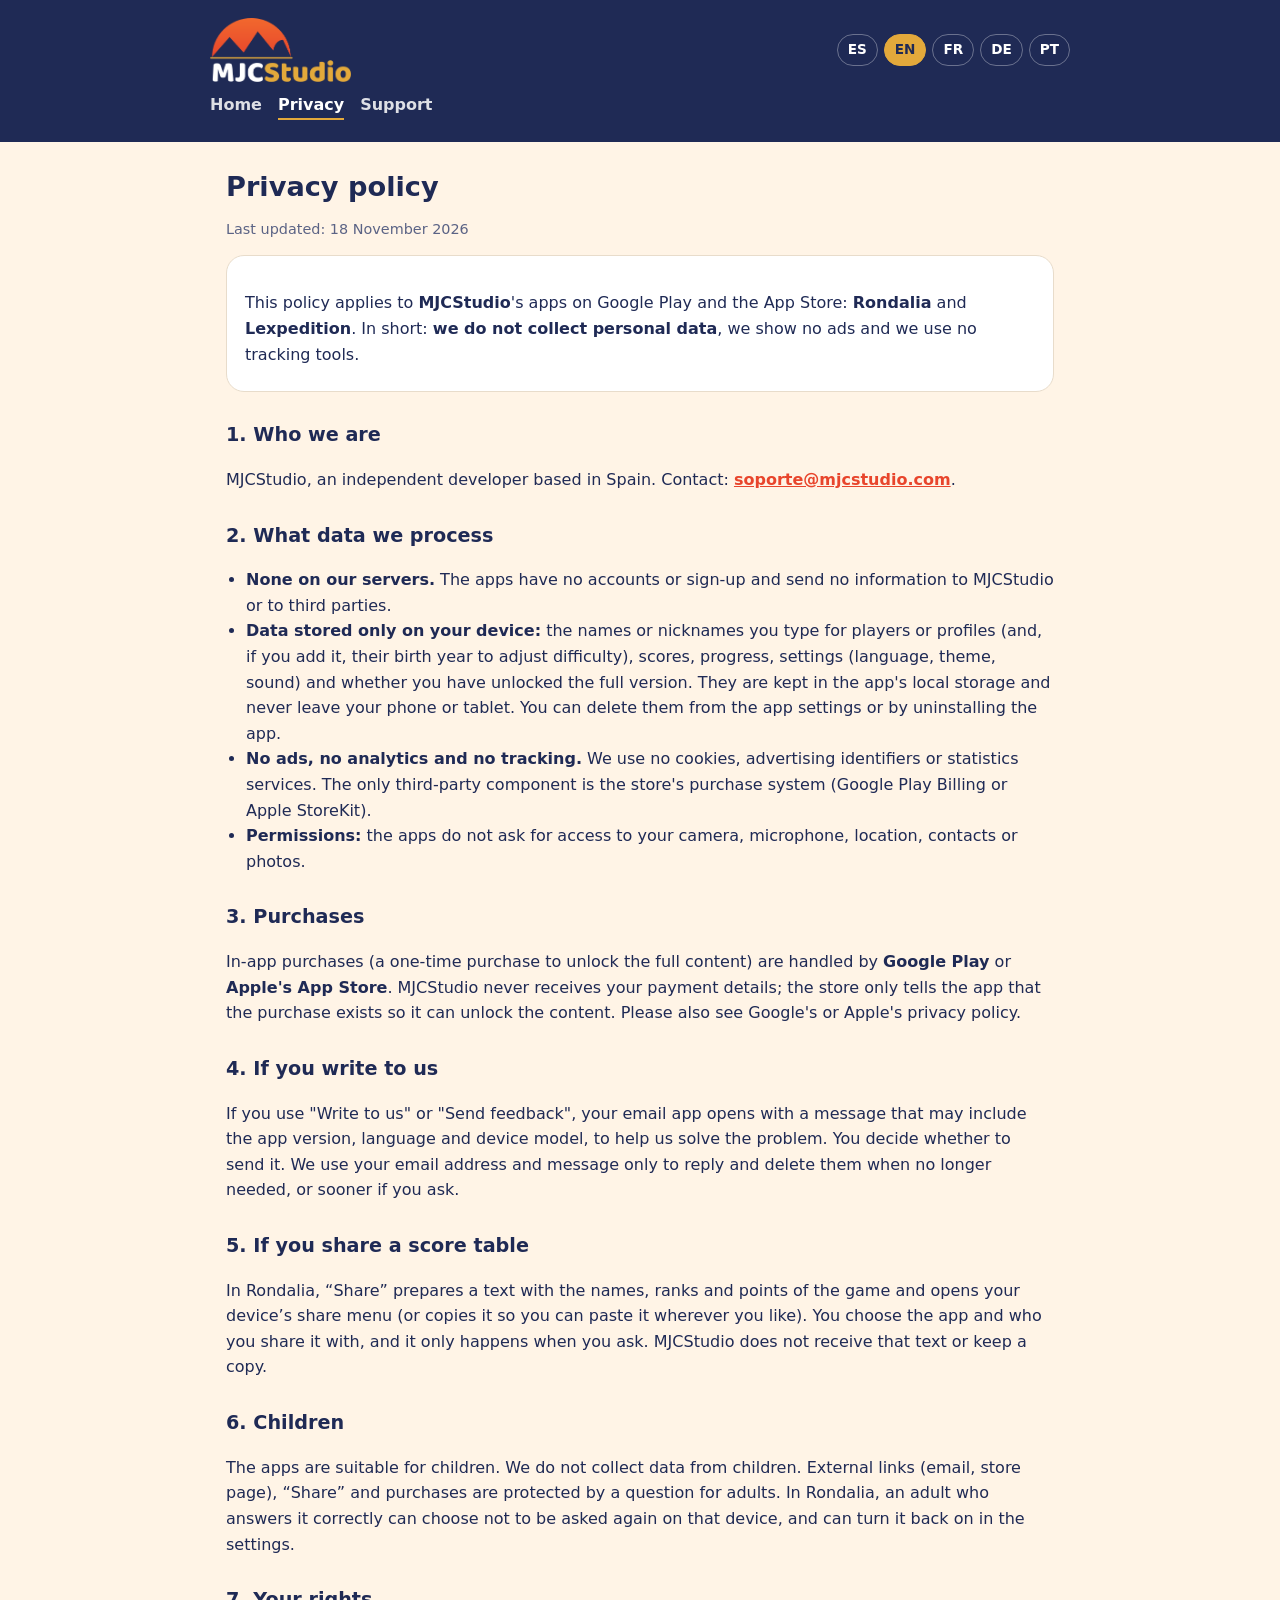
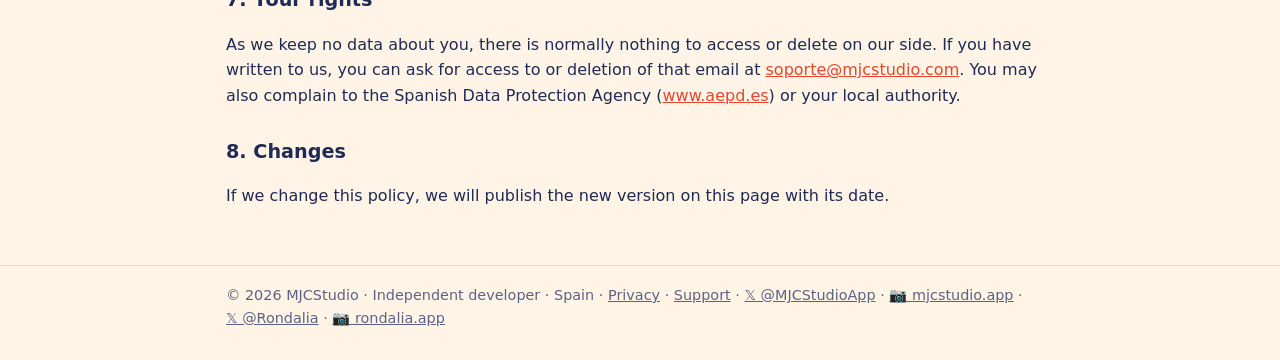
==== commit 44c7f776: "Privacidad: «Compartir» y pregunta para adultos desactivable (Rondalia 6.15) Co-Authored-By: Claude " ====
--- a/docs/privacidad/index.html
+++ b/docs/privacidad/index.html
@@ -17,7 +17,7 @@
 </div><div class="wrap" style="max-width:860px;margin:0 auto;padding:0"><nav class="menu"><a href="../"><span data-l="es">Inicio</span><span data-l="en">Home</span><span data-l="fr">Accueil</span><span data-l="de">Start</span><span data-l="pt">Início</span></a><a href="../privacidad/" class=on><span data-l="es">Privacidad</span><span data-l="en">Privacy</span><span data-l="fr">Confidentialité</span><span data-l="de">Datenschutz</span><span data-l="pt">Privacidade</span></a><a href="../soporte/"><span data-l="es">Soporte</span><span data-l="en">Support</span><span data-l="fr">Assistance</span><span data-l="de">Support</span><span data-l="pt">Apoio</span></a></nav></div></header>
 <main><div class="wrap">
 <div data-l="es" lang="es"><h1>Política de privacidad</h1>
-<p class="updated">Última actualización: 29 de octubre de 2026</p>
+<p class="updated">Última actualización: 18 de noviembre de 2026</p>
 <div class="box"><p>Esta política se aplica a las apps de <strong>MJCStudio</strong> en Google Play y App Store: <strong>Rondalia</strong> y <strong>Lexpedition</strong>. En pocas palabras: <strong>no recogemos datos personales</strong>, no mostramos anuncios y no usamos herramientas de seguimiento.</p></div>
 <h2>1. Responsable</h2>
 <p>MJCStudio, desarrollador independiente con sede en España. Contacto: <a class="mail" href="mailto:soporte@mjcstudio.com">soporte@mjcstudio.com</a>.</p>
@@ -32,13 +32,15 @@
 <p>Las compras dentro de la app (compra única para desbloquear el contenido completo) las gestionan <strong>Google Play</strong> o el <strong>App Store de Apple</strong>. MJCStudio no recibe tus datos de pago; la tienda solo confirma a la app que la compra existe para desbloquear el contenido. Consulta también la política de privacidad de Google o Apple.</p>
 <h2>4. Si nos escribes</h2>
 <p>Si usas «Escríbenos» o «Enviar comentarios», se abre tu aplicación de correo con un mensaje que puede incluir la versión de la app, el idioma y el modelo del dispositivo, para ayudarnos a resolver el problema. Tú decides si lo envías. Usamos tu dirección de correo y tu mensaje solo para responderte y los borramos cuando ya no son necesarios, o antes si nos lo pides.</p>
-<h2>5. Menores</h2>
-<p>Las apps son aptas para menores. No recogemos datos de niños. Los enlaces externos (correo, ficha de la tienda) y las compras están protegidos por una pregunta para adultos.</p>
-<h2>6. Tus derechos</h2>
+<h2>5. Si compartes una tabla de puntos</h2>
+<p>En Rondalia, «Compartir» prepara un texto con los nombres, puestos y puntos de la partida y abre el menú de compartir de tu dispositivo (o lo copia, para que lo pegues donde quieras). Tú eliges con qué app y con quién lo compartes, y solo ocurre cuando tú lo pides. MJCStudio no recibe ese texto ni guarda copia.</p>
+<h2>6. Menores</h2>
+<p>Las apps son aptas para menores. No recogemos datos de niños. Los enlaces externos (correo, ficha de la tienda), «Compartir» y las compras están protegidos por una pregunta para adultos. En Rondalia, una persona adulta que la responda bien puede elegir que no se vuelva a hacer en ese dispositivo, y volver a activarla en los ajustes.</p>
+<h2>7. Tus derechos</h2>
 <p>Como no guardamos datos tuyos, normalmente no hay nada que consultar ni borrar en nuestro lado. Si nos has escrito, puedes pedir el acceso o la eliminación de ese correo en <a href="mailto:soporte@mjcstudio.com">soporte@mjcstudio.com</a>. También puedes reclamar ante la Agencia Española de Protección de Datos (<a href="https://www.aepd.es">www.aepd.es</a>).</p>
-<h2>7. Cambios</h2>
+<h2>8. Cambios</h2>
 <p>Si cambiamos esta política, publicaremos la nueva versión en esta página con su fecha.</p></div><div data-l="en" lang="en"><h1>Privacy policy</h1>
-<p class="updated">Last updated: 29 October 2026</p>
+<p class="updated">Last updated: 18 November 2026</p>
 <div class="box"><p>This policy applies to <strong>MJCStudio</strong>'s apps on Google Play and the App Store: <strong>Rondalia</strong> and <strong>Lexpedition</strong>. In short: <strong>we do not collect personal data</strong>, we show no ads and we use no tracking tools.</p></div>
 <h2>1. Who we are</h2>
 <p>MJCStudio, an independent developer based in Spain. Contact: <a class="mail" href="mailto:soporte@mjcstudio.com">soporte@mjcstudio.com</a>.</p>
@@ -53,13 +55,15 @@
 <p>In-app purchases (a one-time purchase to unlock the full content) are handled by <strong>Google Play</strong> or <strong>Apple's App Store</strong>. MJCStudio never receives your payment details; the store only tells the app that the purchase exists so it can unlock the content. Please also see Google's or Apple's privacy policy.</p>
 <h2>4. If you write to us</h2>
 <p>If you use "Write to us" or "Send feedback", your email app opens with a message that may include the app version, language and device model, to help us solve the problem. You decide whether to send it. We use your email address and message only to reply and delete them when no longer needed, or sooner if you ask.</p>
-<h2>5. Children</h2>
-<p>The apps are suitable for children. We do not collect data from children. External links (email, store page) and purchases are protected by a question for adults.</p>
-<h2>6. Your rights</h2>
+<h2>5. If you share a score table</h2>
+<p>In Rondalia, “Share” prepares a text with the names, ranks and points of the game and opens your device’s share menu (or copies it so you can paste it wherever you like). You choose the app and who you share it with, and it only happens when you ask. MJCStudio does not receive that text or keep a copy.</p>
+<h2>6. Children</h2>
+<p>The apps are suitable for children. We do not collect data from children. External links (email, store page), “Share” and purchases are protected by a question for adults. In Rondalia, an adult who answers it correctly can choose not to be asked again on that device, and can turn it back on in the settings.</p>
+<h2>7. Your rights</h2>
 <p>As we keep no data about you, there is normally nothing to access or delete on our side. If you have written to us, you can ask for access to or deletion of that email at <a href="mailto:soporte@mjcstudio.com">soporte@mjcstudio.com</a>. You may also complain to the Spanish Data Protection Agency (<a href="https://www.aepd.es">www.aepd.es</a>) or your local authority.</p>
-<h2>7. Changes</h2>
+<h2>8. Changes</h2>
 <p>If we change this policy, we will publish the new version on this page with its date.</p></div><div data-l="fr" lang="fr"><h1>Politique de confidentialité</h1>
-<p class="updated">Dernière mise à jour : 29 octobre 2026</p>
+<p class="updated">Dernière mise à jour : 18 novembre 2026</p>
 <div class="box"><p>Cette politique s'applique aux applis de <strong>MJCStudio</strong> sur Google Play et l'App Store : <strong>Rondalia</strong> et <strong>Lexpedition</strong>. En bref : <strong>nous ne collectons aucune donnée personnelle</strong>, nous n'affichons pas de publicité et n'utilisons aucun outil de suivi.</p></div>
 <h2>1. Responsable</h2>
 <p>MJCStudio, développeur indépendant basé en Espagne. Contact : <a class="mail" href="mailto:soporte@mjcstudio.com">soporte@mjcstudio.com</a>.</p>
@@ -74,13 +78,15 @@
 <p>Les achats intégrés (achat unique pour débloquer tout le contenu) sont gérés par <strong>Google Play</strong> ou l'<strong>App Store d'Apple</strong>. MJCStudio ne reçoit jamais tes données de paiement ; la boutique indique seulement à l'appli que l'achat existe afin de débloquer le contenu. Consulte aussi la politique de confidentialité de Google ou d'Apple.</p>
 <h2>4. Si tu nous écris</h2>
 <p>Avec « Écris-nous » ou « Envoyer un avis », ton appli de messagerie s'ouvre avec un message pouvant contenir la version de l'appli, la langue et le modèle de l'appareil, pour nous aider à résoudre le problème. Tu choisis de l'envoyer ou non. Nous utilisons ton adresse e-mail et ton message uniquement pour te répondre et les supprimons quand ils ne sont plus nécessaires, ou avant si tu le demandes.</p>
-<h2>5. Enfants</h2>
-<p>Les applis conviennent aux enfants. Nous ne collectons aucune donnée sur les enfants. Les liens externes (e-mail, page de la boutique) et les achats sont protégés par une question réservée aux adultes.</p>
-<h2>6. Tes droits</h2>
+<h2>5. Si tu partages un tableau de scores</h2>
+<p>Dans Rondalia, « Partager » prépare un texte avec les noms, les rangs et les points de la partie et ouvre le menu de partage de ton appareil (ou le copie pour que tu le colles où tu veux). Tu choisis l'appli et les personnes avec qui tu le partages, et cela n'arrive que quand tu le demandes. MJCStudio ne reçoit pas ce texte et n'en garde aucune copie.</p>
+<h2>6. Enfants</h2>
+<p>Les applis conviennent aux enfants. Nous ne collectons aucune donnée sur les enfants. Les liens externes (e-mail, page de la boutique), « Partager » et les achats sont protégés par une question réservée aux adultes. Dans Rondalia, un adulte qui y répond correctement peut choisir de ne plus la voir sur cet appareil, et la réactiver dans les réglages.</p>
+<h2>7. Tes droits</h2>
 <p>Comme nous ne conservons aucune donnée te concernant, il n'y a en général rien à consulter ni à effacer de notre côté. Si tu nous as écrit, tu peux demander l'accès à cet e-mail ou sa suppression à <a href="mailto:soporte@mjcstudio.com">soporte@mjcstudio.com</a>. Tu peux aussi saisir l'autorité espagnole de protection des données (<a href="https://www.aepd.es">www.aepd.es</a>) ou la CNIL.</p>
-<h2>7. Modifications</h2>
+<h2>8. Modifications</h2>
 <p>Si nous modifions cette politique, nous publierons la nouvelle version sur cette page avec sa date.</p></div><div data-l="de" lang="de"><h1>Datenschutzerklärung</h1>
-<p class="updated">Letzte Aktualisierung: 29. Oktober 2026</p>
+<p class="updated">Letzte Aktualisierung: 18. November 2026</p>
 <div class="box"><p>Diese Erklärung gilt für die Apps von <strong>MJCStudio</strong> bei Google Play und im App Store: <strong>Rondalia</strong> und <strong>Lexpedition</strong>. Kurz gesagt: <strong>Wir erheben keine personenbezogenen Daten</strong>, zeigen keine Werbung und nutzen keine Tracking-Tools.</p></div>
 <h2>1. Verantwortlicher</h2>
 <p>MJCStudio, unabhängiger Entwickler mit Sitz in Spanien. Kontakt: <a class="mail" href="mailto:soporte@mjcstudio.com">soporte@mjcstudio.com</a>.</p>
@@ -95,13 +101,15 @@
 <p>In-App-Käufe (ein Einmalkauf zum Freischalten aller Inhalte) werden von <strong>Google Play</strong> oder dem <strong>App Store von Apple</strong> abgewickelt. MJCStudio erhält niemals deine Zahlungsdaten; der Store teilt der App nur mit, dass der Kauf besteht, damit die Inhalte freigeschaltet werden. Bitte beachte auch die Datenschutzerklärung von Google bzw. Apple.</p>
 <h2>4. Wenn du uns schreibst</h2>
 <p>Über „Schreib uns“ oder „Feedback senden“ öffnet sich deine E-Mail-App mit einer Nachricht, die App-Version, Sprache und Gerätemodell enthalten kann, damit wir das Problem lösen können. Du entscheidest, ob du sie sendest. Deine E-Mail-Adresse und Nachricht nutzen wir nur für die Antwort und löschen sie, wenn sie nicht mehr gebraucht werden, oder früher auf Wunsch.</p>
-<h2>5. Kinder</h2>
-<p>Die Apps sind für Kinder geeignet. Wir erheben keine Daten von Kindern. Externe Links (E-Mail, Store-Seite) und Käufe sind durch eine Frage für Erwachsene geschützt.</p>
-<h2>6. Deine Rechte</h2>
+<h2>5. Wenn du eine Punktetabelle teilst</h2>
+<p>In Rondalia erstellt „Teilen“ einen Text mit den Namen, Plätzen und Punkten der Partie und öffnet das Teilen-Menü deines Geräts (oder kopiert ihn, damit du ihn einfügen kannst, wo du willst). Du wählst die App und mit wem du ihn teilst, und es geschieht nur, wenn du es möchtest. MJCStudio erhält diesen Text nicht und speichert keine Kopie.</p>
+<h2>6. Kinder</h2>
+<p>Die Apps sind für Kinder geeignet. Wir erheben keine Daten von Kindern. Externe Links (E-Mail, Store-Seite), „Teilen“ und Käufe sind durch eine Frage für Erwachsene geschützt. In Rondalia kann ein Erwachsener, der sie richtig beantwortet, festlegen, dass sie auf diesem Gerät nicht mehr gestellt wird, und sie in den Einstellungen wieder einschalten.</p>
+<h2>7. Deine Rechte</h2>
 <p>Da wir keine Daten über dich speichern, gibt es bei uns normalerweise nichts einzusehen oder zu löschen. Wenn du uns geschrieben hast, kannst du Auskunft über diese E-Mail oder ihre Löschung unter <a href="mailto:soporte@mjcstudio.com">soporte@mjcstudio.com</a> verlangen. Du kannst dich auch bei der spanischen Datenschutzbehörde (<a href="https://www.aepd.es">www.aepd.es</a>) oder deiner örtlichen Aufsichtsbehörde beschweren.</p>
-<h2>7. Änderungen</h2>
+<h2>8. Änderungen</h2>
 <p>Wenn wir diese Erklärung ändern, veröffentlichen wir die neue Fassung mit Datum auf dieser Seite.</p></div><div data-l="pt" lang="pt"><h1>Política de privacidade</h1>
-<p class="updated">Última atualização: 3 de novembro de 2026</p>
+<p class="updated">Última atualização: 18 de novembro de 2026</p>
 <div class="box"><p>Esta política aplica-se às apps da <strong>MJCStudio</strong> no Google Play e na App Store: <strong>Rondalia</strong> e <strong>Lexpedition</strong>. Em poucas palavras: <strong>não recolhemos dados pessoais</strong>, não mostramos anúncios e não usamos ferramentas de seguimento.</p></div>
 <h2>1. Responsável</h2>
 <p>MJCStudio, programador independente com sede em Espanha. Contacto: <a class="mail" href="mailto:soporte@mjcstudio.com">soporte@mjcstudio.com</a>.</p>
@@ -116,11 +124,13 @@
 <p>As compras dentro da app (compra única para desbloquear o conteúdo completo) são geridas pelo <strong>Google Play</strong> ou pela <strong>App Store da Apple</strong>. A MJCStudio nunca recebe os teus dados de pagamento; a loja apenas confirma à app que a compra existe para desbloquear o conteúdo. Consulta também a política de privacidade da Google ou da Apple.</p>
 <h2>4. Se nos escreveres</h2>
 <p>Se usares «Escreve-nos» ou «Enviar comentário», abre-se a tua app de e-mail com uma mensagem que pode incluir a versão da app, o idioma e o modelo do dispositivo, para nos ajudar a resolver o problema. Tu decides se a envias. Usamos o teu endereço de e-mail e a tua mensagem apenas para te responder e apagamo-los quando deixam de ser necessários, ou antes, se nos pedires.</p>
-<h2>5. Menores</h2>
-<p>As apps são adequadas para menores. Não recolhemos dados de crianças. As ligações externas (e-mail, página da loja) e as compras estão protegidas por uma pergunta para adultos.</p>
-<h2>6. Os teus direitos</h2>
+<h2>5. Se partilhares uma tabela de pontos</h2>
+<p>Na Rondalia, «Partilhar» prepara um texto com os nomes, os lugares e os pontos da partida e abre o menu de partilha do teu dispositivo (ou copia-o para o colares onde quiseres). Tu escolhes a app e com quem o partilhas, e só acontece quando o pedes. A MJCStudio não recebe esse texto nem guarda nenhuma cópia.</p>
+<h2>6. Menores</h2>
+<p>As apps são adequadas para menores. Não recolhemos dados de crianças. As ligações externas (e-mail, página da loja), «Partilhar» e as compras estão protegidas por uma pergunta para adultos. Na Rondalia, um adulto que lhe responda corretamente pode escolher que não volte a ser feita nesse dispositivo, e voltar a ativá-la nas definições.</p>
+<h2>7. Os teus direitos</h2>
 <p>Como não guardamos dados teus, normalmente não há nada para consultar nem apagar do nosso lado. Se nos escreveste, podes pedir o acesso a esse e-mail ou a sua eliminação em <a href="mailto:soporte@mjcstudio.com">soporte@mjcstudio.com</a>. Podes também apresentar reclamação à autoridade espanhola de proteção de dados (<a href="https://www.aepd.es">www.aepd.es</a>) ou à Comissão Nacional de Proteção de Dados (<a href="https://www.cnpd.pt">www.cnpd.pt</a>).</p>
-<h2>7. Alterações</h2>
+<h2>8. Alterações</h2>
 <p>Se alterarmos esta política, publicaremos a nova versão nesta página com a respetiva data.</p></div>
 </div></main>
 <footer><div class="wrap"><span data-l="es" lang="es">© 2026 MJCStudio · Desarrollador independiente · España</span><span data-l="en" lang="en">© 2026 MJCStudio · Independent developer · Spain</span><span data-l="fr" lang="fr">© 2026 MJCStudio · Développeur indépendant · Espagne</span><span data-l="de" lang="de">© 2026 MJCStudio · Unabhängiger Entwickler · Spanien</span><span data-l="pt" lang="pt">© 2026 MJCStudio · Programador independente · Espanha</span> · <a href="../privacidad/"><span data-l="es">Privacidad</span><span data-l="en">Privacy</span><span data-l="fr">Confidentialité</span><span data-l="de">Datenschutz</span><span data-l="pt">Privacidade</span></a> · <a href="../soporte/"><span data-l="es">Soporte</span><span data-l="en">Support</span><span data-l="fr">Assistance</span><span data-l="de">Support</span><span data-l="pt">Apoio</span></a> · <a href="https://x.com/MJCStudioApp" rel="noopener" aria-label="MJCStudio en X">𝕏 @MJCStudioApp</a> · <a href="https://www.instagram.com/mjcstudio.app/" rel="noopener" aria-label="MJCStudio en Instagram">📷 mjcstudio.app</a> · <a href="https://x.com/Rondalia" rel="noopener" aria-label="Rondalia en X">𝕏 @Rondalia</a> · <a href="https://www.instagram.com/rondalia.app/" rel="noopener" aria-label="Rondalia en Instagram">📷 rondalia.app</a></div></footer>
--- a/docs/site.css
+++ b/docs/site.css
@@ -55,6 +55,7 @@
 .chips{display:flex;flex-wrap:wrap;gap:8px;margin:10px 0}
 .chips span{background:#fde9d6;color:#7a2d0c;border-radius:999px;padding:4px 12px;font-weight:600;font-size:.9rem}
 .note{color:var(--muted);font-size:.95rem;margin-top:12px}
+.rota-ico{width:1.4em;height:1.4em;vertical-align:-.35em;margin-right:2px}
 .promise ul{padding-left:20px}
 
 .beta{margin:18px 0 4px;padding:14px 16px;border:2px dashed #c9d3e6;border-radius:16px;background:#f6f8fc}
@@ -65,3 +66,6 @@
 .beta .btn{min-height:44px;line-height:1.3}
 .idea{text-align:center}.idea .cta{justify-content:center}
 a[href^="https://x.com"],a[href^="https://www.instagram.com"]{white-space:nowrap}
+
+.store{margin:18px 0 4px;padding:14px 16px;border:2px solid #c9d3e6;border-radius:16px;background:#fff}
+.store h3{margin:0 0 6px}.store p{margin:6px 0}.store .btn{min-height:44px;line-height:1.3}
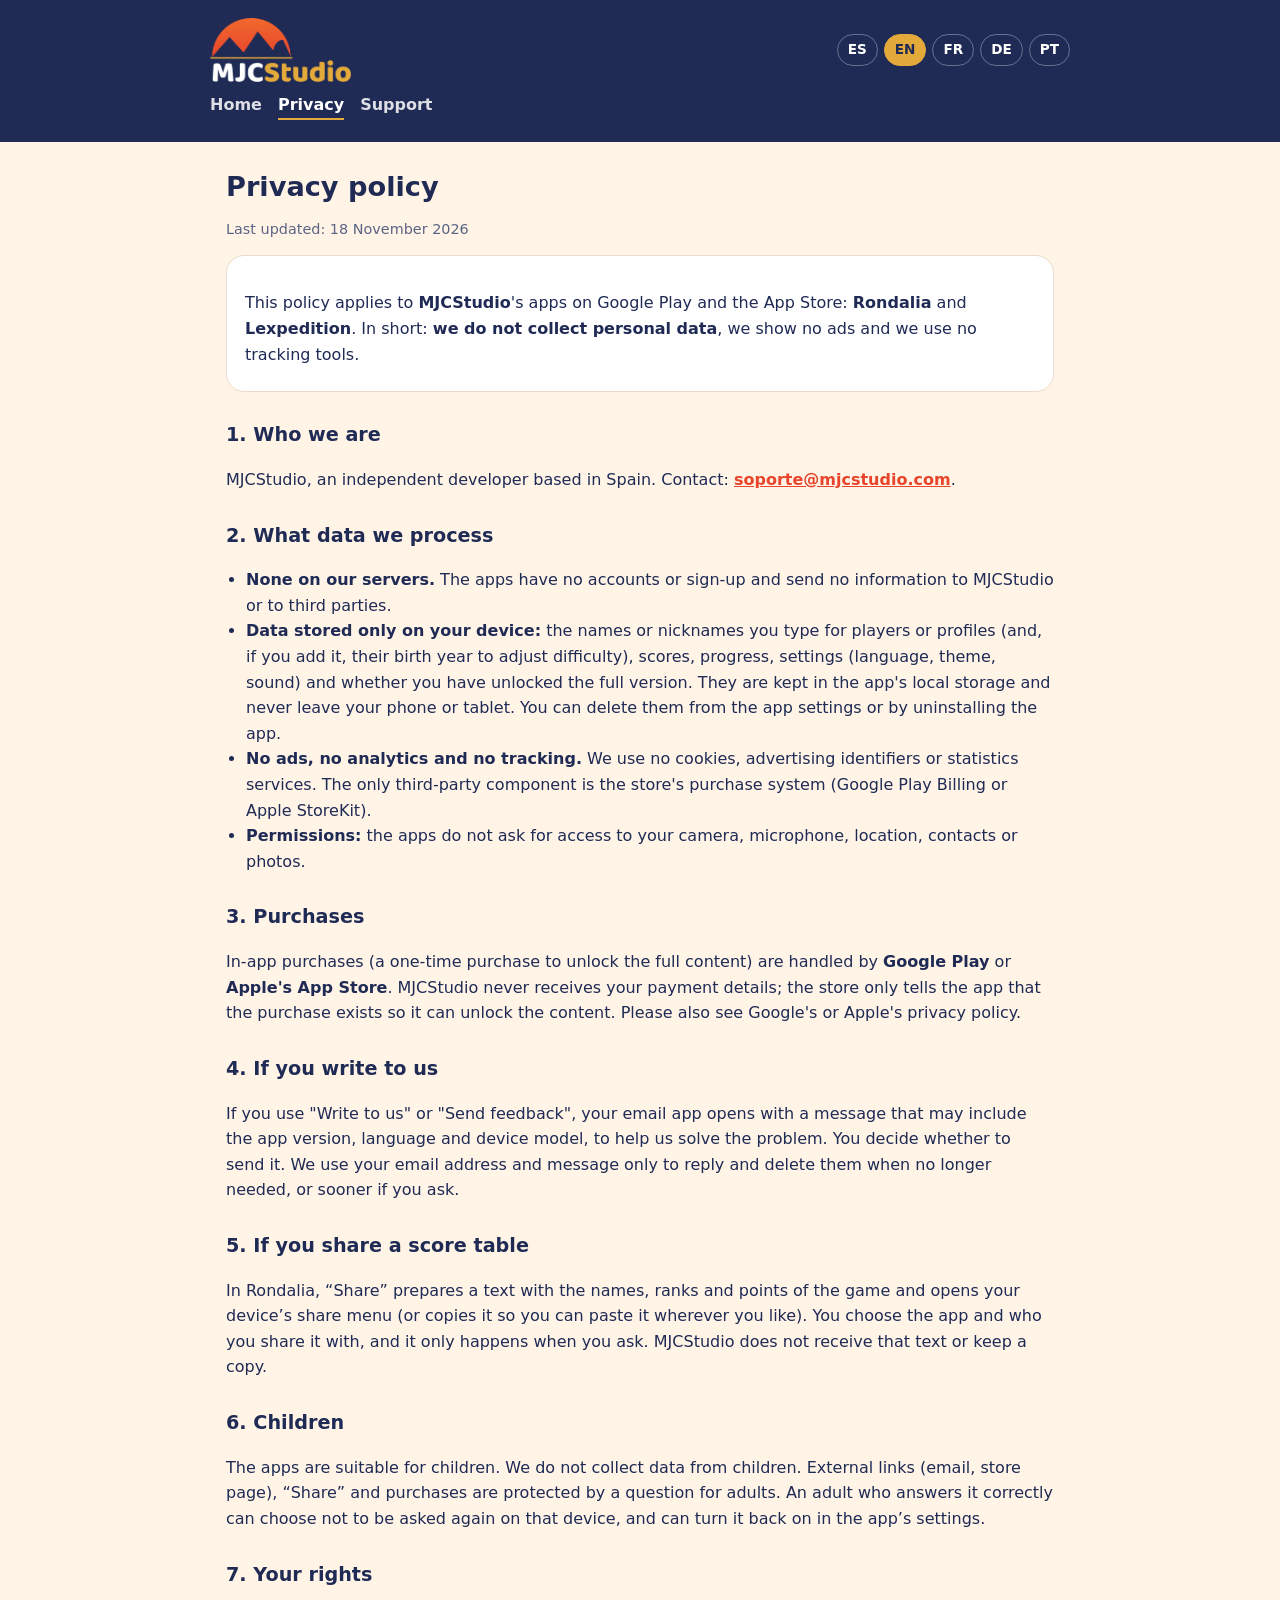
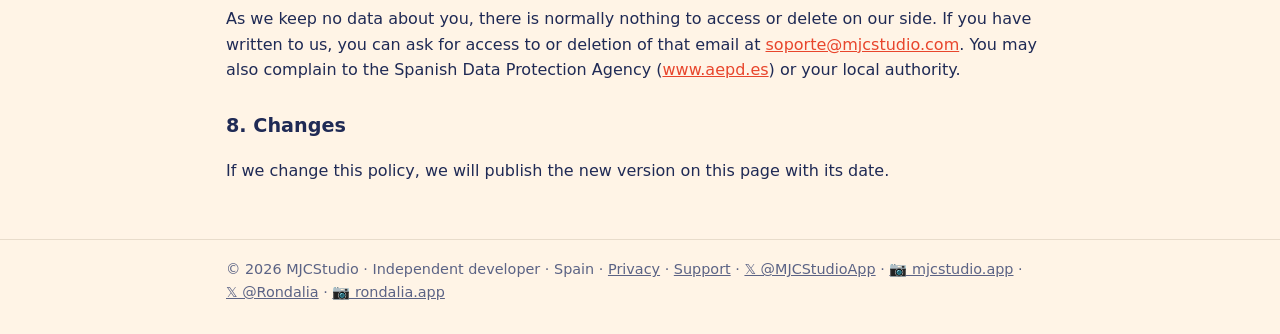
==== commit e693fcc7: "Privacidad: la pregunta para adultos desactivable vale para Rondalia y Lexpedition Co-Authored-By: C" ====
--- a/docs/privacidad/index.html
+++ b/docs/privacidad/index.html
@@ -35,7 +35,7 @@
 <h2>5. Si compartes una tabla de puntos</h2>
 <p>En Rondalia, «Compartir» prepara un texto con los nombres, puestos y puntos de la partida y abre el menú de compartir de tu dispositivo (o lo copia, para que lo pegues donde quieras). Tú eliges con qué app y con quién lo compartes, y solo ocurre cuando tú lo pides. MJCStudio no recibe ese texto ni guarda copia.</p>
 <h2>6. Menores</h2>
-<p>Las apps son aptas para menores. No recogemos datos de niños. Los enlaces externos (correo, ficha de la tienda), «Compartir» y las compras están protegidos por una pregunta para adultos. En Rondalia, una persona adulta que la responda bien puede elegir que no se vuelva a hacer en ese dispositivo, y volver a activarla en los ajustes.</p>
+<p>Las apps son aptas para menores. No recogemos datos de niños. Los enlaces externos (correo, ficha de la tienda), «Compartir» y las compras están protegidos por una pregunta para adultos. Una persona adulta que la responda bien puede elegir que no se vuelva a hacer en ese dispositivo, y volver a activarla en los ajustes de la app.</p>
 <h2>7. Tus derechos</h2>
 <p>Como no guardamos datos tuyos, normalmente no hay nada que consultar ni borrar en nuestro lado. Si nos has escrito, puedes pedir el acceso o la eliminación de ese correo en <a href="mailto:soporte@mjcstudio.com">soporte@mjcstudio.com</a>. También puedes reclamar ante la Agencia Española de Protección de Datos (<a href="https://www.aepd.es">www.aepd.es</a>).</p>
 <h2>8. Cambios</h2>
@@ -58,7 +58,7 @@
 <h2>5. If you share a score table</h2>
 <p>In Rondalia, “Share” prepares a text with the names, ranks and points of the game and opens your device’s share menu (or copies it so you can paste it wherever you like). You choose the app and who you share it with, and it only happens when you ask. MJCStudio does not receive that text or keep a copy.</p>
 <h2>6. Children</h2>
-<p>The apps are suitable for children. We do not collect data from children. External links (email, store page), “Share” and purchases are protected by a question for adults. In Rondalia, an adult who answers it correctly can choose not to be asked again on that device, and can turn it back on in the settings.</p>
+<p>The apps are suitable for children. We do not collect data from children. External links (email, store page), “Share” and purchases are protected by a question for adults. An adult who answers it correctly can choose not to be asked again on that device, and can turn it back on in the app’s settings.</p>
 <h2>7. Your rights</h2>
 <p>As we keep no data about you, there is normally nothing to access or delete on our side. If you have written to us, you can ask for access to or deletion of that email at <a href="mailto:soporte@mjcstudio.com">soporte@mjcstudio.com</a>. You may also complain to the Spanish Data Protection Agency (<a href="https://www.aepd.es">www.aepd.es</a>) or your local authority.</p>
 <h2>8. Changes</h2>
@@ -81,7 +81,7 @@
 <h2>5. Si tu partages un tableau de scores</h2>
 <p>Dans Rondalia, « Partager » prépare un texte avec les noms, les rangs et les points de la partie et ouvre le menu de partage de ton appareil (ou le copie pour que tu le colles où tu veux). Tu choisis l'appli et les personnes avec qui tu le partages, et cela n'arrive que quand tu le demandes. MJCStudio ne reçoit pas ce texte et n'en garde aucune copie.</p>
 <h2>6. Enfants</h2>
-<p>Les applis conviennent aux enfants. Nous ne collectons aucune donnée sur les enfants. Les liens externes (e-mail, page de la boutique), « Partager » et les achats sont protégés par une question réservée aux adultes. Dans Rondalia, un adulte qui y répond correctement peut choisir de ne plus la voir sur cet appareil, et la réactiver dans les réglages.</p>
+<p>Les applis conviennent aux enfants. Nous ne collectons aucune donnée sur les enfants. Les liens externes (e-mail, page de la boutique), « Partager » et les achats sont protégés par une question réservée aux adultes. Un adulte qui y répond correctement peut choisir de ne plus la voir sur cet appareil, et la réactiver dans les réglages de l’appli.</p>
 <h2>7. Tes droits</h2>
 <p>Comme nous ne conservons aucune donnée te concernant, il n'y a en général rien à consulter ni à effacer de notre côté. Si tu nous as écrit, tu peux demander l'accès à cet e-mail ou sa suppression à <a href="mailto:soporte@mjcstudio.com">soporte@mjcstudio.com</a>. Tu peux aussi saisir l'autorité espagnole de protection des données (<a href="https://www.aepd.es">www.aepd.es</a>) ou la CNIL.</p>
 <h2>8. Modifications</h2>
@@ -104,7 +104,7 @@
 <h2>5. Wenn du eine Punktetabelle teilst</h2>
 <p>In Rondalia erstellt „Teilen“ einen Text mit den Namen, Plätzen und Punkten der Partie und öffnet das Teilen-Menü deines Geräts (oder kopiert ihn, damit du ihn einfügen kannst, wo du willst). Du wählst die App und mit wem du ihn teilst, und es geschieht nur, wenn du es möchtest. MJCStudio erhält diesen Text nicht und speichert keine Kopie.</p>
 <h2>6. Kinder</h2>
-<p>Die Apps sind für Kinder geeignet. Wir erheben keine Daten von Kindern. Externe Links (E-Mail, Store-Seite), „Teilen“ und Käufe sind durch eine Frage für Erwachsene geschützt. In Rondalia kann ein Erwachsener, der sie richtig beantwortet, festlegen, dass sie auf diesem Gerät nicht mehr gestellt wird, und sie in den Einstellungen wieder einschalten.</p>
+<p>Die Apps sind für Kinder geeignet. Wir erheben keine Daten von Kindern. Externe Links (E-Mail, Store-Seite), „Teilen“ und Käufe sind durch eine Frage für Erwachsene geschützt. Ein Erwachsener, der sie richtig beantwortet, kann festlegen, dass sie auf diesem Gerät nicht mehr gestellt wird, und sie in den Einstellungen der App wieder einschalten.</p>
 <h2>7. Deine Rechte</h2>
 <p>Da wir keine Daten über dich speichern, gibt es bei uns normalerweise nichts einzusehen oder zu löschen. Wenn du uns geschrieben hast, kannst du Auskunft über diese E-Mail oder ihre Löschung unter <a href="mailto:soporte@mjcstudio.com">soporte@mjcstudio.com</a> verlangen. Du kannst dich auch bei der spanischen Datenschutzbehörde (<a href="https://www.aepd.es">www.aepd.es</a>) oder deiner örtlichen Aufsichtsbehörde beschweren.</p>
 <h2>8. Änderungen</h2>
@@ -127,7 +127,7 @@
 <h2>5. Se partilhares uma tabela de pontos</h2>
 <p>Na Rondalia, «Partilhar» prepara um texto com os nomes, os lugares e os pontos da partida e abre o menu de partilha do teu dispositivo (ou copia-o para o colares onde quiseres). Tu escolhes a app e com quem o partilhas, e só acontece quando o pedes. A MJCStudio não recebe esse texto nem guarda nenhuma cópia.</p>
 <h2>6. Menores</h2>
-<p>As apps são adequadas para menores. Não recolhemos dados de crianças. As ligações externas (e-mail, página da loja), «Partilhar» e as compras estão protegidas por uma pergunta para adultos. Na Rondalia, um adulto que lhe responda corretamente pode escolher que não volte a ser feita nesse dispositivo, e voltar a ativá-la nas definições.</p>
+<p>As apps são adequadas para menores. Não recolhemos dados de crianças. As ligações externas (e-mail, página da loja), «Partilhar» e as compras estão protegidas por uma pergunta para adultos. Um adulto que lhe responda corretamente pode escolher que não volte a ser feita nesse dispositivo, e voltar a ativá-la nas definições da app.</p>
 <h2>7. Os teus direitos</h2>
 <p>Como não guardamos dados teus, normalmente não há nada para consultar nem apagar do nosso lado. Se nos escreveste, podes pedir o acesso a esse e-mail ou a sua eliminação em <a href="mailto:soporte@mjcstudio.com">soporte@mjcstudio.com</a>. Podes também apresentar reclamação à autoridade espanhola de proteção de dados (<a href="https://www.aepd.es">www.aepd.es</a>) ou à Comissão Nacional de Proteção de Dados (<a href="https://www.cnpd.pt">www.cnpd.pt</a>).</p>
 <h2>8. Alterações</h2>
